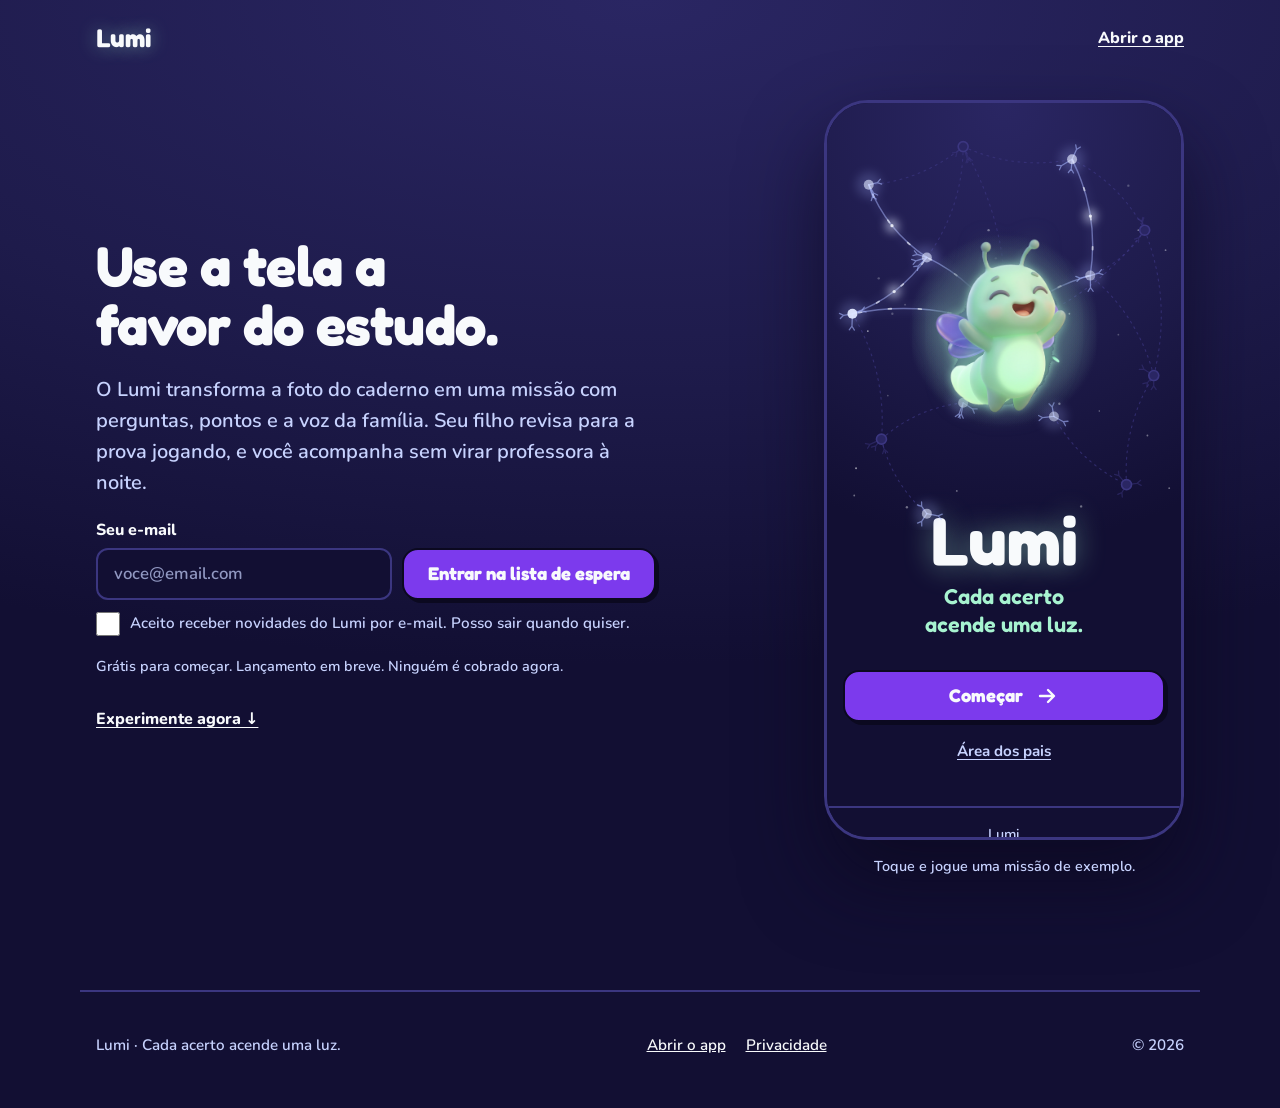
==== conheca/index.html @ 7b4941d7 "Cria a landing em /conheca com o hero, o formulário curto e o app no celular Co-Authored-By: Claude " ====
<!DOCTYPE html>
<html lang="pt-BR">
<head>
  <meta charset="UTF-8">
  <meta name="viewport" content="width=device-width, initial-scale=1">
  <title>Lumi · O caderno vira missão</title>
  <meta name="description" content="App que transforma a foto do caderno em missão com perguntas, pontos e a voz da família. Para crianças de 9 a 12 anos.">
  <link rel="preconnect" href="https://fonts.googleapis.com">
  <link rel="preconnect" href="https://fonts.gstatic.com" crossorigin>
  <link href="https://fonts.googleapis.com/css2?family=Fredoka:wght@500;600;700&family=Nunito:wght@600;700;800;900&display=swap" rel="stylesheet">
  <!-- Variáveis e botões do app (cores, tamanhos, estilo adesivo) -->
  <link rel="stylesheet" href="../css/estilo.css">
  <link rel="stylesheet" href="landing.css">
  <script src="landing.js" defer></script>
</head>
<body class="landing">
  <header class="barra-landing">
    <a class="barra-landing__marca" href="#topo">Lumi</a>
    <a class="barra-landing__link" href="/">Abrir o app</a>
  </header>

  <main id="topo">
    <!-- Hero: a promessa, o e-mail e o app funcionando -->
    <section class="hero" aria-labelledby="hero-titulo">
      <div class="hero__texto">
        <h1 class="hero__titulo" id="hero-titulo">Use a tela a favor do estudo.</h1>
        <p class="hero__sub">O Lumi transforma a foto do caderno em uma missão com perguntas, pontos e a voz da família. Seu filho revisa para a prova jogando, e você acompanha sem virar professora à noite.</p>

        <form class="form-curto" id="form-curto" novalidate>
          <label class="rotulo" for="curto-email">Seu e-mail</label>
          <div class="form-curto__linha">
            <input class="campo" type="email" id="curto-email" name="email" autocomplete="email" inputmode="email" placeholder="voce@email.com" required aria-describedby="curto-erro">
            <button type="submit" class="botao-principal" id="curto-enviar">Entrar na lista de espera</button>
          </div>
          <label class="aceite aceite--curto" for="curto-aceite">
            <input type="checkbox" id="curto-aceite" name="consentimento" required aria-describedby="curto-erro">
            <span>Aceito receber novidades do Lumi por e-mail. Posso sair quando quiser.</span>
          </label>
          <p class="campo-erro" id="curto-erro" aria-live="polite"></p>
          <p class="nota">Grátis para começar. Lançamento em breve. Ninguém é cobrado agora.</p>
        </form>

        <a class="link-seta" href="#experimente">Experimente agora ↓</a>
      </div>

      <div class="hero__app" id="experimente">
        <img class="hero__rede" src="../assets/rede-neuronios.svg" alt="" width="390" height="470">
        <div class="celular">
          <iframe class="celular__tela" src="/?vitrine=1" title="Experimente o app Lumi" allow="microphone; autoplay" loading="lazy"></iframe>
        </div>
        <p class="nota nota--centro">Toque e jogue uma missão de exemplo.</p>
      </div>
    </section>
  </main>

  <footer class="rodape-landing">
    <p>Lumi · Cada acerto acende uma luz.</p>
    <nav class="rodape-landing__links" aria-label="Links do rodapé">
      <a href="/">Abrir o app</a>
      <a href="#privacidade">Privacidade</a>
    </nav>
    <p class="rodape-landing__copia">© 2026</p>
  </footer>
</body>
</html>
---- css/estilo.css ----
/* Paleta Lumi */
:root {
  --fundo: #1E1B4B;
  --fundo-escuro: #120F33;
  --superficie: #2A2663;
  --borda: #3B3680;
  --texto: #F8FAFC;
  --texto-suave: #C7D2FE;
  --primaria: #7C3AED;
  --primaria-hover: #6D28D9;
  --sucesso: #34D399;
  --brilho: #A7F3D0;
  --doris: #FB923C;
  --creme: #FFF7ED;
  --atencao: #FACC15;
  --erro: #F87171;
  --info: #38BDF8;
  --gradiente-marca: linear-gradient(135deg, var(--primaria), var(--sucesso));
}

/* Tons derivados da paleta (só misturas das variáveis acima) */
:root {
  --violeta-suave: color-mix(in srgb, var(--fundo) 62%, var(--primaria));
  --vidro: color-mix(in srgb, var(--superficie) 55%, transparent);
  --vidro-forte: color-mix(in srgb, var(--superficie) 75%, transparent);
  --vidro-borda: color-mix(in srgb, var(--texto) 14%, transparent);
  --sombra-suave: 0 10px 30px color-mix(in srgb, var(--fundo-escuro) 55%, transparent);
  --luz-lumi: color-mix(in srgb, var(--brilho) 45%, transparent);
  --raio: 20px;
}

/* Visual "adesivo": contorno escuro, sombra dura, fontes e céu */
:root {
  --contorno: #0B0920;
  --sombra-dura: 3px 3px 0 var(--contorno);
  --sombra-dura-pressionada: 1px 1px 0 var(--contorno);
  --borda-adesivo: 2.5px solid var(--contorno);
  --traco-cartao: 2.5px;
  --pressionar: translate(2px, 2px);
  --texto-escuro: var(--fundo);            /* índigo sobre cores claras */
  --trilha-apagada: var(--borda);          /* pontinhos do caminho */
  --balao: var(--creme);                   /* balões de fala das mascotes */
  --fonte-titulo: "Fredoka", "Nunito", system-ui, sans-serif;
  --fonte-texto: "Nunito", system-ui, sans-serif;
  --raio-botao: 16px;
  --raio-cartao: 18px;
  --raio-balao-ponta: 4px;
  --altura-chip: 36px;
  --fonte-abertura: 4.25rem;               /* cerca de 68px */
  --flutuacao-abertura: 8px;
  --largura-coluna: 480px;
  --largura-abertura: 420px;
  --tamanho-mascote-guia: 112px;
  --tamanho-parada: 72px;
  --tamanho-ponto: 6px;
  --espaco-trilha: 28px;
  --altura-nav: 60px;
  --raio-segmento: 6px;
  --tamanho-mascote-resultado: 260px;
  --largura-cartao-numero: 120px;
  --largura-resposta-tabuada: 200px;
  --fundo-acerto: color-mix(in srgb, var(--sucesso) 22%, var(--fundo-escuro));
  --fundo-ceu: radial-gradient(120% 60% at 50% 0%, var(--superficie) 0%, var(--fundo) 55%, var(--fundo-escuro) 100%);
  --brilho-mascote: drop-shadow(0 0 12px color-mix(in srgb, var(--brilho) 25%, transparent));
  --halo-lumi: radial-gradient(circle, color-mix(in srgb, var(--brilho) 35%, transparent) 0%, transparent 65%);
}

/* Tamanhos: mudar aqui muda o app inteiro */
:root {
  /* Espaçamentos (margens, espaços internos e entre itens) */
  --espaco-0-5: 2px;
  --espaco-1: 4px;
  --espaco-1-5: 6px;
  --espaco-2: 8px;
  --espaco-2-5: 10px;
  --espaco-3: 12px;
  --espaco-3-5: 14px;
  --espaco-4: 16px;
  --espaco-4-5: 18px;
  --espaco-5: 20px;
  --espaco-5-5: 22px;
  --espaco-6: 24px;
  --espaco-7: 28px;
  --espaco-8: 32px;
  --espaco-10: 40px;
  --espaco-14: 56px;

  /* Tamanhos de fonte */
  --fonte-0-8: 0.8rem;
  --fonte-0-9: 0.9rem;
  --fonte-0-95: 0.95rem;
  --fonte-1: 1rem;
  --fonte-1-05: 1.05rem;
  --fonte-1-1: 1.1rem;
  --fonte-1-15: 1.15rem;
  --fonte-1-2: 1.2rem;
  --fonte-1-25: 1.25rem;
  --fonte-1-3: 1.3rem;
  --fonte-1-35: 1.35rem;
  --fonte-1-4: 1.4rem;
  --fonte-1-5: 1.5rem;
  --fonte-1-6: 1.6rem;
  --fonte-1-8: 1.8rem;
  --fonte-1-9: 1.9rem;
  --fonte-2: 2rem;
  --fonte-2-2: 2.2rem;
  --fonte-2-4: 2.4rem;
  --fonte-3: 3rem;
  --fonte-3-2: 3.2rem;
  --fonte-3-5: 3.5rem;
  --fonte-5-5: 5.5rem;

  /* Cantos arredondados */
  --raio-xs: 10px;
  --raio-sm: 12px;
  --raio-md: 14px;
  --raio-lg: 16px;
  --raio-xl: 18px;
  --raio-pilula: 999px;

  /* Espessura das linhas */
  --traco-fino: 1px;
  --traco-medio: 2px;
  --traco-grosso: 5px;

  /* Contorno de foco (teclado) */
  --foco-distancia-1: 1px;
  --foco-distancia-2: 2px;
  --foco-largura: 3px;
  --foco-distancia-3: 3px;

  /* Alturas mínimas (áreas de toque, botões e campos) */
  --altura-44: 44px;
  --altura-48: 48px;
  --altura-52: 52px;
  --altura-54: 54px;
  --altura-58: 58px;
  --altura-64: 64px;
  --altura-barra: 64px;
  --altura-72: 72px;
  --altura-80: 80px;

  /* Tamanhos de imagens, ícones e caixas */
  --tamanho-8: 8px;
  --tamanho-14: 14px;
  --tamanho-24: 24px;
  --tamanho-32: 32px;
  --tamanho-56: 56px;
  --tamanho-64: 64px;
  --tamanho-72: 72px;
  --tamanho-88: 88px;
  --tamanho-96: 96px;
  --tamanho-112: 112px;
  --tamanho-120: 120px;
  --tamanho-160: 160px;
  --tamanho-170: 170px;
  --tamanho-200: 200px;

  /* Durações das animações */
  --duracao-toque: 0.1s;
  --duracao-rapida: 0.15s;
  --duracao-media: 0.4s;
  --duracao-conquista: 1s;
  --duracao-flutuar: 4s;

  /* Outros */
  --desfoque-vidro: 14px;
  --flutuacao-altura: 10px;
  --subida-hover: 2px;
  --largura-conteudo: 560px;
  --sublinhado-distancia: 3px;

  /* Sombras e brilhos */
  --sombra-lumi: 0 0 40px var(--luz-lumi);
  --sombra-lumi-media: 0 0 28px var(--luz-lumi);
  --sombra-botao: 0 8px 24px color-mix(in srgb, var(--primaria) 40%, transparent);
  --brilho-progresso: 0 0 12px color-mix(in srgb, var(--sucesso) 60%, transparent);
  --brilho-nivel: 0 0 10px color-mix(in srgb, var(--sucesso) 70%, transparent);
  --sombra-hover-modo: 0 14px 34px color-mix(in srgb, var(--fundo-escuro) 70%, transparent),
    0 0 0 1px color-mix(in srgb, var(--cor-modo) 45%, transparent);
  --brilho-texto-lumi: 0 0 28px var(--luz-lumi);
  --brilho-texto-lumi-pequeno: 0 0 18px var(--luz-lumi);
}

/* Base */
*,
*::before,
*::after {
  box-sizing: border-box;
}

html {
  background: var(--fundo-escuro);
}

body {
  margin: 0;
  min-height: 100vh;
  min-height: 100dvh;
  display: flex;
  flex-direction: column;
  background: var(--fundo-ceu);
  background-attachment: fixed;
  color: var(--texto);
  font-family: var(--fonte-texto);
  font-weight: 600;
  line-height: 1.5;
  -webkit-text-size-adjust: 100%;
}

/* Títulos e botões em Fredoka */
h1,
h2,
h3,
legend,
summary,
button,
.botao-foto,
.botao-arquivo,
.pontos,
.cronometro,
.tabuada-conta,
.tabuada-tempo,
.nivel__numero {
  font-family: var(--fonte-titulo);
}

h1,
h2,
h3 {
  font-weight: 600;
}

/* Foco do teclado: contorno menta claro */
:focus-visible {
  outline: var(--foco-largura) solid var(--brilho);
  outline-offset: var(--foco-distancia-2);
}

img {
  display: block;
  max-width: 100%;
}

h1,
h2,
p,
figure {
  margin: 0;
}

[hidden] {
  display: none !important;
}

.visualmente-oculto {
  position: absolute;
  width: 1px;
  height: 1px;
  padding: 0;
  margin: -1px;
  overflow: hidden;
  clip: rect(0 0 0 0);
  white-space: nowrap;
  border: 0;
}

/* Cartões (a classe continua "vidro" porque o HTML e o JS usam esse nome) */
.vidro {
  background: var(--superficie);
  border: var(--traco-cartao) solid var(--borda);
  border-radius: var(--raio-cartao);
}

/* Balão de fala das mascotes */
.balao {
  position: relative;
  padding: var(--espaco-3) var(--espaco-4);
  background: var(--balao);
  color: var(--texto-escuro);
  border: var(--borda-adesivo);
  border-radius: var(--raio-botao) var(--raio-botao) var(--raio-botao) var(--raio-balao-ponta);
  box-shadow: var(--sombra-dura);
  font-family: var(--fonte-titulo);
  font-weight: 500;
  line-height: 1.35;
}

/* Mascotes soltas: sem moldura, círculo ou quadrado */
.mascote {
  display: block;
  height: auto;
  object-fit: contain;
  border: 0;
  border-radius: 0;
  background: none;
  box-shadow: none;
}

.mascote--lumi {
  filter: var(--brilho-mascote);
}

/* Brilho suave atrás da Lumi */
.halo-lumi {
  position: relative;
  display: grid;
  place-items: center;
}

.halo-lumi::before {
  content: "";
  position: absolute;
  inset: -15%;
  background: var(--halo-lumi);
  pointer-events: none;
}

.halo-lumi > * {
  position: relative;
}

/* Telas */
.app {
  flex: 1;
  width: 100%;
  max-width: var(--largura-coluna);
  margin: 0 auto;
  display: flex;
  flex-direction: column;
}

.tela {
  flex: 1;
  display: flex;
  flex-direction: column;
}

/* Abertura: rede de neurônios, Lumi no centro, título e "Começar" */
.abertura {
  align-items: center;
  overflow: hidden;
}

.abertura__ceu {
  position: relative;
  width: 100%;
  max-width: var(--largura-abertura);
  aspect-ratio: 390 / 470; /* mesma proporção do SVG: o centro da rede fica no lugar certo */
}

.abertura__rede {
  position: absolute;
  inset: 0;
  width: 100%;
  height: 100%;
}

/* A Lumi fica no ponto onde as linhas se encontram (195, 250 no SVG) */
.abertura__lumi {
  position: absolute;
  left: 50%;
  top: calc(250 / 470 * 100%);
  width: 40%;
  transform: translate(-50%, -50%);
}

/* Disco do céu atrás da Lumi: nenhuma linha aparece por baixo dela */
.abertura__lumi::after {
  content: "";
  position: absolute;
  inset: -6%;
  background: var(--halo-lumi), radial-gradient(closest-side, var(--fundo) 45%, transparent 100%);
  pointer-events: none;
}

.abertura__lumi img {
  --flutuacao-altura: var(--flutuacao-abertura);
  z-index: 1;
  width: 100%;
}

.abertura__texto {
  width: 100%;
  max-width: var(--largura-coluna);
  margin-top: calc(-1 * var(--espaco-6));
  padding: 0 var(--espaco-4) var(--espaco-8);
  display: flex;
  flex-direction: column;
  align-items: center;
  gap: var(--espaco-2);
  text-align: center;
}

.abertura__titulo {
  font-size: var(--fonte-abertura);
  font-weight: 700;
  line-height: 1;
  text-shadow: var(--brilho-texto-lumi);
}

.abertura__frase {
  max-width: 18ch;
  color: var(--brilho);
  font-family: var(--fonte-titulo);
  font-size: var(--fonte-1-35);
  font-weight: 600;
  line-height: 1.3;
  text-wrap: balance;
}

.abertura__comecar {
  align-self: stretch;
  margin-top: var(--espaco-6);
  font-size: var(--fonte-1-25);
}

/* Cabeçalho da tela inicial */
.cabecalho {
  padding: var(--espaco-10) var(--espaco-4) var(--espaco-2);
  display: flex;
  flex-direction: column;
  align-items: center;
  gap: var(--espaco-2);
  text-align: center;
}

.cabecalho__luz,
.resultado__luz {
  position: relative;
  display: grid;
  place-items: center;
  padding: var(--espaco-7);
}

.cabecalho__luz::before,
.resultado__luz::before {
  content: "";
  position: absolute;
  inset: -20%;
  background: radial-gradient(circle, var(--luz-lumi) 0%, transparent 65%);
  pointer-events: none;
}

.cabecalho__lumi {
  position: relative;
  width: var(--tamanho-160);
  height: var(--tamanho-160);
  object-fit: cover;
  border-radius: 50%;
  border: var(--traco-medio) solid var(--vidro-borda);
  box-shadow: var(--sombra-lumi);
}

.cabecalho__nome {
  color: var(--texto);
  font-size: clamp(var(--fonte-3-5), 18vw, var(--fonte-5-5));
  font-weight: 700;
  line-height: 0.95;
  letter-spacing: 0.01em;
  text-shadow: var(--brilho-texto-lumi);
}

.cabecalho__frase {
  color: var(--texto-suave);
  font-size: clamp(var(--fonte-1-1), 4.8vw, var(--fonte-1-35));
  font-weight: 700;
  line-height: 1.3;
  max-width: 24ch;
  text-wrap: balance;
}

/* Flutuação da Lumi */
@keyframes flutuar {
  0%,
  100% {
    transform: translateY(0);
  }
  50% {
    transform: translateY(calc(-1 * var(--flutuacao-altura)));
  }
}

.flutuar {
  animation: flutuar var(--duracao-flutuar) ease-in-out infinite;
}

/* Conteúdo da tela inicial */
.inicio {
  flex: 1;
  width: 100%;
  max-width: var(--largura-conteudo);
  margin: 0 auto;
  padding: var(--espaco-4) var(--espaco-4) var(--espaco-8);
  display: flex;
  flex-direction: column;
  align-items: stretch;
  gap: var(--espaco-5);
}

/* Botão principal */
.botao-principal {
  appearance: none;
  display: flex;
  align-items: center;
  justify-content: center;
  gap: var(--espaco-3);
  border: var(--borda-adesivo);
  border-radius: var(--raio-botao);
  background: var(--primaria);
  color: var(--texto);
  font-family: var(--fonte-titulo);
  font-size: var(--fonte-1-15);
  font-weight: 700;
  line-height: 1.25;
  padding: var(--espaco-3) var(--espaco-6);
  min-height: var(--altura-52);
  cursor: pointer;
  box-shadow: var(--sombra-dura);
  transition: background-color var(--duracao-rapida) ease, transform var(--duracao-toque) ease, box-shadow var(--duracao-toque) ease;
}

.botao-principal--grande {
  font-size: var(--fonte-1-25);
  padding: var(--espaco-4) var(--espaco-6);
  min-height: var(--altura-64);
}

.botao-principal:hover {
  background: var(--primaria-hover);
}

.botao-principal:active,
.botao-secundario:active {
  transform: var(--pressionar);
  box-shadow: var(--sombra-dura-pressionada);
}

.botao-principal:focus-visible {
  outline-offset: var(--foco-distancia-3);
}

.botao-principal:disabled,
.botao-secundario:disabled {
  opacity: 0.5;
  cursor: not-allowed;
  box-shadow: none;
}

.botao-principal:disabled:hover {
  background: var(--primaria);
}

.botao-principal:disabled:active,
.botao-secundario:disabled:active {
  transform: none;
}

/* Variações coloridas: texto sempre índigo */
.botao--laranja,
.botao--sol,
.botao--menta,
.botao--info {
  color: var(--texto-escuro);
}

.botao--laranja { --cor-botao: var(--doris); }
.botao--sol { --cor-botao: var(--atencao); }
.botao--menta { --cor-botao: var(--sucesso); }
.botao--info { --cor-botao: var(--info); }

.botao--laranja,
.botao--sol,
.botao--menta,
.botao--info,
.botao--laranja:disabled:hover,
.botao--sol:disabled:hover,
.botao--menta:disabled:hover,
.botao--info:disabled:hover {
  background: var(--cor-botao);
}

.botao--laranja:hover,
.botao--sol:hover,
.botao--menta:hover,
.botao--info:hover {
  background: color-mix(in srgb, var(--cor-botao) 88%, var(--contorno));
}

.icone {
  flex-shrink: 0;
}

/* Botão secundário */
.botao-secundario {
  appearance: none;
  background: var(--superficie);
  border: var(--borda-adesivo);
  border-radius: var(--raio-botao);
  box-shadow: var(--sombra-dura);
  color: var(--texto);
  font-family: var(--fonte-titulo);
  font-size: var(--fonte-1-05);
  font-weight: 600;
  line-height: 1.25;
  padding: var(--espaco-2-5) var(--espaco-6);
  min-height: var(--altura-48);
  cursor: pointer;
  transition: background-color var(--duracao-rapida) ease, transform var(--duracao-toque) ease, box-shadow var(--duracao-toque) ease;
}

.botao-secundario:hover {
  background: var(--borda);
}

.botao-secundario:focus-visible {
  outline-offset: var(--foco-distancia-3);
}

/* Topo do Início: nível, barra e pontos */
.inicio-topo {
  display: flex;
  align-items: center;
  gap: var(--espaco-2);
}

.pilula {
  display: inline-flex;
  align-items: center;
  gap: var(--espaco-1);
  flex-shrink: 0;
  min-height: var(--altura-chip);
  padding: 0 var(--espaco-3);
  border: var(--traco-medio) solid var(--contorno);
  border-radius: var(--raio-xs);
  font-family: var(--fonte-titulo);
  font-weight: 600;
  white-space: nowrap;
}

.pilula--nivel {
  background: var(--primaria);
  color: var(--texto);
}

.pilula--pontos {
  background: var(--sucesso);
  color: var(--texto-escuro);
  box-shadow: var(--sombra-dura);
}

.barra-nivel {
  flex: 1;
  min-width: 0;
  height: var(--tamanho-14);
  padding: var(--espaco-0-5);
  border-radius: var(--raio-pilula);
  background: var(--fundo-escuro);
  border: var(--traco-medio) solid var(--contorno);
  overflow: hidden;
}

.barra-nivel__preenchido {
  width: 0;
  height: 100%;
  border-radius: var(--raio-pilula);
  background: var(--sucesso);
  transition: width var(--duracao-media) ease;
}

.inicio-topo__conta {
  flex-shrink: 0;
  color: var(--texto-suave);
  font-size: var(--fonte-0-9);
  font-weight: 800;
  font-variant-numeric: tabular-nums;
}

/* Mascote solta com balão de fala (Início e outras telas) */
.guia {
  display: flex;
  align-items: center;
  gap: var(--espaco-2);
}

.guia__mascote {
  width: var(--tamanho-mascote-guia);
  flex-shrink: 0;
}

.guia__balao {
  flex: 1;
  font-size: var(--fonte-1-05);
}

/* Trilha: missões salvas como paradas em zigue-zague */
.missoes {
  display: flex;
  flex-direction: column;
}

.missoes__lista {
  list-style: none;
  margin: 0;
  padding: 0 0 0 var(--espaco-2);
  display: flex;
  flex-direction: column;
  gap: var(--espaco-trilha);
}

.missao {
  --desvio: 0%;
  position: relative;
  display: flex;
  align-items: center;
  gap: var(--espaco-3);
  margin-left: var(--desvio);
}

/* Zigue-zague: esquerda, direita, meio */
.missao:nth-child(3n + 2) { --desvio: 32%; }
.missao:nth-child(3n) { --desvio: 12%; }

/* Pontinhos ligando uma parada à anterior */
.missao:not(:first-child)::before {
  content: "";
  position: absolute;
  bottom: 100%;
  left: calc(var(--tamanho-parada) / 2 - var(--tamanho-ponto) / 2);
  width: var(--tamanho-ponto);
  height: var(--espaco-trilha);
  background: radial-gradient(circle, var(--trilha-apagada) 45%, transparent 50%) center top / var(--tamanho-ponto) calc(var(--tamanho-ponto) * 2) repeat-y;
}

.missao__parada {
  appearance: none;
  display: grid;
  place-items: center;
  width: var(--tamanho-parada);
  height: var(--tamanho-parada);
  flex-shrink: 0;
  padding: 0;
  border: var(--borda-adesivo);
  border-radius: 50%;
  box-shadow: var(--sombra-dura);
  color: var(--texto-escuro);
  cursor: pointer;
  transition: transform var(--duracao-toque) ease, box-shadow var(--duracao-toque) ease;
}

.missao__parada svg {
  width: var(--tamanho-32);
  height: var(--tamanho-32);
}

.missao__parada:active {
  transform: var(--pressionar);
  box-shadow: var(--sombra-dura-pressionada);
}

.missao__parada:focus-visible {
  outline-offset: var(--foco-distancia-3);
}

/* Nova: sol com halo */
.missao--nova .missao__parada {
  background: var(--atencao);
  box-shadow: var(--sombra-dura), 0 0 0 var(--espaco-1-5) color-mix(in srgb, var(--atencao) 30%, transparent);
}

/* Feita: menta com ✓ */
.missao--feita .missao__parada {
  background: var(--sucesso);
}

/* Sem missões: parada apagada */
.missao--vazia .missao__parada {
  background: var(--superficie);
  border-color: var(--borda);
  color: var(--texto-suave);
  box-shadow: none;
  cursor: default;
}

.missao__textos {
  min-width: 0;
}

.missao__nome {
  font-family: var(--fonte-titulo);
  font-size: var(--fonte-1-1);
  font-weight: 600;
  line-height: 1.25;
}

.missao--vazia .missao__nome {
  color: var(--texto-suave);
  font-size: var(--fonte-1);
}

.missao__detalhe {
  color: var(--texto-suave);
  font-size: var(--fonte-0-9);
}

/* Chip da próxima prova */
.chip-prova {
  appearance: none;
  display: flex;
  align-items: center;
  gap: var(--espaco-2);
  width: 100%;
  min-height: var(--altura-48);
  padding: var(--espaco-2) var(--espaco-4);
  border: var(--borda-adesivo);
  border-radius: var(--raio-sm);
  background: var(--atencao);
  box-shadow: var(--sombra-dura);
  color: var(--texto-escuro);
  font-family: var(--fonte-titulo);
  font-size: var(--fonte-1);
  font-weight: 600;
  text-align: left;
  cursor: pointer;
}

.chip-prova:active {
  transform: var(--pressionar);
  box-shadow: var(--sombra-dura-pressionada);
}

.chip-prova svg {
  flex-shrink: 0;
}

.botao-apagar,
.botao-link {
  appearance: none;
  align-self: center;
  background: transparent;
  border: 0;
  border-radius: var(--raio-xs);
  color: var(--texto-suave);
  font: inherit;
  font-size: var(--fonte-0-95);
  font-weight: 700;
  text-decoration: underline;
  text-underline-offset: var(--sublinhado-distancia);
  padding: var(--espaco-2-5) var(--espaco-3);
  min-height: var(--altura-44);
  cursor: pointer;
}

.botao-apagar:hover,
.botao-link:hover {
  color: var(--texto);
}

.botao-apagar:focus-visible,
.botao-link:focus-visible {
  outline: var(--foco-largura) solid var(--brilho);
  outline-offset: var(--foco-distancia-2);
}

/* Apagar dados da família: link vermelho, no fim da Área dos pais */
.botao-apagar--perigo,
.botao-apagar--perigo:hover {
  color: var(--erro);
}

/* Barra de navegação de baixo */
.nav-principal {
  position: fixed;
  bottom: 0;
  left: 50%;
  z-index: 3;
  width: 100%;
  max-width: var(--largura-coluna);
  transform: translateX(-50%);
  display: grid;
  grid-auto-flow: column;
  grid-auto-columns: 1fr;
  min-height: var(--altura-nav);
  padding-bottom: env(safe-area-inset-bottom);
  background: var(--fundo-escuro);
  border-top: var(--traco-medio) solid var(--borda);
}

.nav-principal__item {
  appearance: none;
  display: flex;
  flex-direction: column;
  align-items: center;
  justify-content: center;
  gap: var(--espaco-0-5);
  min-height: var(--altura-nav);
  padding: var(--espaco-1);
  border: 0;
  background: transparent;
  color: var(--texto-suave);
  font-family: var(--fonte-titulo);
  font-size: var(--fonte-0-8);
  font-weight: 600;
  cursor: pointer;
}

.nav-principal__item:hover,
.nav-principal__item[aria-current="page"] {
  color: var(--brilho);
}

.nav-principal__item:focus-visible {
  outline-offset: calc(-1 * var(--foco-largura));
}

/* Espaço no fim da página para a barra não cobrir nada */
body.com-nav {
  padding-bottom: calc(var(--altura-nav) + env(safe-area-inset-bottom));
}

/* Na Tabuada, a barra só aparece no menu (some no jogo, na escolha do número e no fim) */
body:has(#tela-tabuada:not([hidden]) #tabuada-menu[hidden]) .nav-principal {
  display: none;
}

body:has(#tela-tabuada:not([hidden]) #tabuada-menu[hidden]) {
  padding-bottom: 0;
}

/* Barra do topo (telas internas) */
.barra-topo {
  position: sticky;
  top: 0;
  z-index: 2;
  background: color-mix(in srgb, var(--fundo-escuro) 85%, transparent);
  border-bottom: var(--traco-medio) solid var(--borda);
  -webkit-backdrop-filter: blur(var(--desfoque-vidro));
  backdrop-filter: blur(var(--desfoque-vidro));
  padding: var(--espaco-2-5) var(--espaco-4);
  min-height: var(--altura-64);
  display: flex;
  align-items: center;
  justify-content: space-between;
  gap: var(--espaco-3);
}

.barra-topo__titulo {
  flex: 1;
  min-width: 0;
  font-size: var(--fonte-1-4);
  font-weight: 600;
}

/* Botão voltar: quadradinho com ícone (o texto fica para o leitor de tela) */
.botao-voltar {
  appearance: none;
  display: grid;
  place-items: center;
  flex-shrink: 0;
  width: var(--altura-44);
  height: var(--altura-44);
  padding: 0;
  border: var(--borda-adesivo);
  border-radius: var(--raio-sm);
  background: var(--superficie);
  box-shadow: var(--sombra-dura);
  color: var(--texto);
  cursor: pointer;
}

.botao-voltar:hover {
  background: var(--borda);
}

.botao-voltar:active {
  transform: var(--pressionar);
  box-shadow: var(--sombra-dura-pressionada);
}

.botao-voltar:focus-visible {
  outline: var(--foco-largura) solid var(--brilho);
  outline-offset: var(--foco-distancia-2);
}

@media (prefers-reduced-motion: reduce) {
  .botao-voltar:active {
    transform: none;
  }
}

/* Barra de progresso da missão: um segmento por pergunta, no topo do quiz */
.progresso {
  flex: 1;
  min-width: 0;
  display: flex;
  gap: var(--espaco-1-5);
}

/* O preenchimento antigo continua no HTML (o JS usa o id), mas quem aparece são os segmentos */
.progresso__preenchido {
  display: none;
}

.progresso__segmento {
  flex: 1;
  height: var(--tamanho-14);
  border: var(--traco-medio) solid var(--contorno);
  border-radius: var(--raio-segmento);
  background: var(--fundo-escuro);
  transition: background-color var(--duracao-media) ease;
}

.progresso__segmento--feito {
  background: var(--sucesso);
}

/* Conteúdo das telas internas */
.conteudo {
  flex: 1;
  width: 100%;
  max-width: var(--largura-conteudo);
  margin: 0 auto;
  padding: var(--espaco-6) var(--espaco-4) var(--espaco-10);
  display: flex;
  flex-direction: column;
  gap: var(--espaco-5);
}

/* FotoQuest */
.botao-foto {
  display: flex;
  align-items: center;
  justify-content: center;
  min-height: var(--altura-52);
  padding: var(--espaco-3) var(--espaco-5);
  border: var(--borda-adesivo);
  border-radius: var(--raio-botao);
  background: var(--doris);
  color: var(--texto-escuro);
  font-size: var(--fonte-1-1);
  font-weight: 700;
  text-align: center;
  cursor: pointer;
  box-shadow: var(--sombra-dura);
}

.botao-foto:active {
  transform: var(--pressionar);
  box-shadow: var(--sombra-dura-pressionada);
}

.visualmente-oculto:focus-visible + .botao-foto {
  outline: var(--foco-largura) solid var(--brilho);
  outline-offset: var(--foco-distancia-3);
}

.botoes-foto {
  display: grid;
  grid-template-columns: 1fr 1fr;
  gap: var(--espaco-2-5);
}

.botao-foto--galeria {
  background: var(--superficie);
  color: var(--texto);
}

.visualmente-oculto:focus-visible + .botao-foto--galeria {
  outline: var(--foco-largura) solid var(--brilho);
  outline-offset: var(--foco-distancia-3);
}

@media (max-width: 340px) {
  .botoes-foto {
    grid-template-columns: 1fr;
  }
}

.botao-foto--cheio {
  opacity: 0.5;
  pointer-events: none;
}

/* Campos do formulário de fotos */
.campo {
  margin: 0;
  padding: var(--espaco-4);
  display: flex;
  flex-direction: column;
  gap: var(--espaco-3);
  min-width: 0;
}

.campo__titulo {
  float: left;
  width: 100%;
  padding: 0;
  font-size: var(--fonte-1-1);
  font-weight: 800;
}

.campo__titulo + * {
  clear: both;
}

.campo__ajuda {
  color: var(--texto-suave);
  font-size: var(--fonte-0-95);
}

.chips {
  display: flex;
  flex-wrap: wrap;
  gap: var(--espaco-2);
}

.chip {
  position: relative;
  display: inline-flex;
  padding: var(--espaco-1) 0; /* área de toque de 44px com o chip de 36px */
  cursor: pointer;
}

.chip input {
  position: absolute;
  opacity: 0;
  width: 1px;
  height: 1px;
}

.chip span {
  display: inline-flex;
  align-items: center;
  min-height: var(--altura-chip);
  padding: 0 var(--espaco-3-5);
  border: var(--traco-medio) solid var(--contorno);
  border-radius: var(--raio-xs);
  background: var(--superficie);
  color: var(--texto);
  font-family: var(--fonte-titulo);
  font-weight: 600;
}

.chip input:checked + span {
  background: var(--sucesso);
  color: var(--texto-escuro);
  box-shadow: var(--sombra-dura);
}

.chip input:focus-visible + span {
  outline: var(--foco-largura) solid var(--brilho);
  outline-offset: var(--foco-distancia-2);
}

.campo-outra {
  display: flex;
  flex-direction: column;
  gap: var(--espaco-1-5);
  color: var(--texto-suave);
  font-weight: 700;
}

.campo-outra input {
  min-height: var(--altura-48);
  padding: var(--espaco-2-5) var(--espaco-3-5);
  border: var(--traco-medio) solid var(--borda);
  border-radius: var(--raio-sm);
  background: var(--fundo-escuro);
  color: var(--texto);
  font: inherit;
  font-size: var(--fonte-1);
}

.campo-outra input:focus-visible {
  outline: var(--foco-largura) solid var(--brilho);
  outline-offset: var(--foco-distancia-2);
}

.contador {
  color: var(--texto-suave);
  font-weight: 700;
}

.contador:empty {
  display: none;
}

.miniaturas {
  list-style: none;
  margin: 0;
  padding: 0;
  display: grid;
  grid-template-columns: repeat(auto-fill, minmax(var(--tamanho-88), 1fr));
  gap: var(--espaco-2-5);
}

.miniaturas:empty {
  display: none;
}

.miniatura {
  position: relative;
  aspect-ratio: 3 / 4;
  border: var(--borda-adesivo);
  border-radius: var(--raio-sm);
  overflow: hidden;
  background: var(--creme);
  box-shadow: var(--sombra-dura);
  transform: rotate(var(--giro-miniatura));
}

/* Leve rotação, alternando o lado, como fotos soltas na mesa */
.miniatura:nth-child(odd) { --giro-miniatura: -3deg; }
.miniatura:nth-child(even) { --giro-miniatura: 2deg; }

.miniatura img {
  width: 100%;
  height: 100%;
  object-fit: cover;
}

.miniatura__remover {
  position: absolute;
  top: var(--espaco-1);
  right: var(--espaco-1);
  width: var(--tamanho-32);
  height: var(--tamanho-32);
  border: var(--traco-medio) solid var(--contorno);
  border-radius: 50%;
  background: var(--fundo-escuro);
  color: var(--texto);
  font: inherit;
  font-size: var(--fonte-1-2);
  line-height: 1;
  cursor: pointer;
}

.miniatura__remover:focus-visible {
  outline: var(--foco-largura) solid var(--brilho);
  outline-offset: var(--foco-distancia-1);
}

.aviso-privacidade {
  display: flex;
  flex-wrap: wrap;
  align-items: baseline;
  column-gap: var(--espaco-2);
  color: var(--texto-suave);
  font-size: var(--fonte-0-95);
}

/* "Saiba mais" abre o texto completo de privacidade */
.saiba-mais[open] {
  flex-basis: 100%;
}

.saiba-mais__titulo {
  display: inline-flex;
  align-items: center;
  min-height: var(--altura-44);
  color: var(--info);
  font-family: var(--fonte-texto);
  font-weight: 800;
  text-decoration: underline;
  text-underline-offset: var(--sublinhado-distancia);
  cursor: pointer;
  list-style: none;
}

.saiba-mais__titulo::-webkit-details-marker {
  display: none;
}

.saiba-mais[open] .saiba-mais__titulo {
  color: var(--texto);
}

.saiba-mais__texto {
  display: flex;
  flex-direction: column;
  gap: var(--espaco-2);
  padding: var(--espaco-3) var(--espaco-4);
  background: var(--superficie);
  border: var(--traco-cartao) solid var(--borda);
  border-radius: var(--raio-cartao);
}

.declaracao {
  display: flex;
  align-items: flex-start;
  gap: var(--espaco-3);
  font-weight: 700;
  cursor: pointer;
}

.declaracao input {
  flex-shrink: 0;
  width: var(--tamanho-24);
  height: var(--tamanho-24);
  margin: var(--espaco-0-5) 0 0;
  accent-color: var(--sucesso);
  cursor: pointer;
}

.mensagem {
  color: var(--texto-suave);
  text-align: center;
  min-height: 1.5em;
}

/* Aviso de disciplina */
.conteudo--centro {
  justify-content: center;
  align-items: center;
  text-align: center;
}

.conteudo--centro .botao-principal,
.conteudo--centro .botao-secundario {
  width: 100%;
}

/* Dóris solta na tela "Hmm, será a matéria certa?" */
.mascote--aviso {
  width: var(--tamanho-160);
}

.titulo-aviso {
  font-size: clamp(var(--fonte-1-5), 6vw, var(--fonte-1-9));
  font-weight: 600;
  line-height: 1.2;
}

.texto-aviso {
  color: var(--texto-suave);
  font-size: var(--fonte-1-1);
}

/* Quiz */
.pontos {
  background: var(--sucesso);
  color: var(--texto-escuro);
  border: var(--traco-medio) solid var(--contorno);
  border-radius: var(--raio-pilula);
  padding: var(--espaco-1) var(--espaco-3-5);
  font-weight: 700;
  white-space: nowrap;
}

.pontos--grande {
  font-size: var(--fonte-1-5);
  padding: var(--espaco-2-5) var(--espaco-6);
}

.aviso-demo {
  border-style: dashed;
  padding: var(--espaco-3) var(--espaco-4);
  color: var(--texto-suave);
  font-size: var(--fonte-0-95);
}

.aviso-demo strong {
  display: block;
  color: var(--texto);
  font-size: var(--fonte-1);
}

.quiz-linha {
  display: flex;
  align-items: center;
  justify-content: space-between;
  gap: var(--espaco-2);
  min-height: var(--altura-chip);
}

.quiz-progresso {
  color: var(--texto-suave);
  font-size: var(--fonte-0-8);
  font-weight: 800;
  letter-spacing: 0.06em;
  text-transform: uppercase;
}

/* Selo "N seguidas" */
.selo-seguidas {
  flex-shrink: 0;
  padding: var(--espaco-1) var(--espaco-3);
  border: var(--traco-medio) solid var(--contorno);
  border-radius: var(--raio-xs);
  background: var(--doris);
  box-shadow: var(--sombra-dura);
  color: var(--texto-escuro);
  font-family: var(--fonte-titulo);
  font-size: var(--fonte-0-9);
  font-weight: 600;
  white-space: nowrap;
}

/* Pergunta com o alto-falante ao lado */
.quiz-pergunta {
  display: flex;
  align-items: flex-start;
  gap: var(--espaco-3);
}

.quiz-enunciado {
  flex: 1;
  min-width: 0;
  font-size: var(--fonte-1-25);
  font-weight: 600;
  line-height: 1.3;
}

.quiz-enunciado:focus {
  outline: none;
}

/* Leia comigo: quadradinho azul com alto-falante */
.botao-leia {
  appearance: none;
  display: grid;
  place-items: center;
  flex-shrink: 0;
  width: var(--altura-44);
  height: var(--altura-44);
  padding: 0;
  background: var(--info);
  border: var(--borda-adesivo);
  border-radius: var(--raio-sm);
  box-shadow: var(--sombra-dura);
  color: var(--texto-escuro);
  cursor: pointer;
}

.botao-leia:hover {
  background: color-mix(in srgb, var(--info) 88%, var(--contorno));
}

.botao-leia:active {
  transform: var(--pressionar);
  box-shadow: var(--sombra-dura-pressionada);
}

.botao-leia:focus-visible {
  outline: var(--foco-largura) solid var(--brilho);
  outline-offset: var(--foco-distancia-2);
}

.botao-leia[aria-pressed="true"] {
  background: var(--brilho);
}

.aviso-voz {
  color: var(--texto-suave);
  font-size: var(--fonte-0-9);
}

.quiz-opcoes {
  display: flex;
  flex-direction: column;
  gap: var(--espaco-3);
}

.opcao {
  appearance: none;
  display: flex;
  align-items: center;
  gap: var(--espaco-3);
  width: 100%;
  min-height: var(--altura-52);
  padding: var(--espaco-3) var(--espaco-4);
  background: var(--superficie);
  border: var(--borda-adesivo);
  border-radius: var(--raio-botao);
  box-shadow: var(--sombra-dura);
  color: var(--texto);
  font: inherit;
  font-size: var(--fonte-1-05);
  font-weight: 700;
  text-align: left;
  cursor: pointer;
  transition: border-color var(--duracao-rapida) ease, background-color var(--duracao-rapida) ease, transform var(--duracao-toque) ease;
}

.opcao:hover:not(:disabled) {
  background: var(--borda);
}

.opcao:active:not(:disabled) {
  transform: var(--pressionar);
  box-shadow: var(--sombra-dura-pressionada);
}

.opcao:focus-visible {
  outline: var(--foco-largura) solid var(--brilho);
  outline-offset: var(--foco-distancia-2);
}

.opcao:disabled {
  cursor: default;
}

.opcao__letra {
  display: grid;
  place-items: center;
  width: var(--tamanho-32);
  height: var(--tamanho-32);
  flex-shrink: 0;
  border-radius: 50%;
  border: var(--traco-medio) solid currentColor;
  font-size: var(--fonte-0-9);
}

.opcao--certa,
.opcao--certa:hover:not(:disabled) {
  background: var(--brilho);
  color: var(--texto-escuro);
}

.opcao--errada {
  border-color: var(--erro);
}

.feedback {
  border: var(--borda-adesivo);
  border-radius: var(--raio-cartao);
  padding: var(--espaco-3-5) var(--espaco-4);
  font-weight: 700;
}

.feedback strong {
  display: block;
  font-family: var(--fonte-titulo);
  font-size: var(--fonte-1-25);
  font-weight: 600;
}

/* Acerto: verde-escuro com texto menta claro */
.feedback--sucesso {
  background: var(--fundo-acerto);
  color: var(--brilho);
}

/* Erro: sol com texto índigo, sempre com incentivo */
.feedback--erro {
  background: var(--atencao);
  color: var(--texto-escuro);
}

.feedback--neutro {
  background: var(--superficie);
  color: var(--texto);
}

/* Lumi pequena comemorando no acerto */
.feedback:has(.feedback__lumi) {
  display: grid;
  grid-template-columns: auto 1fr;
  align-items: center;
  column-gap: var(--espaco-3);
}

.feedback__lumi {
  grid-row: span 3;
  width: var(--tamanho-56);
}

/* Painel de resposta preso embaixo da tela do quiz */
.painel-resposta {
  position: sticky;
  bottom: 0;
  z-index: 2;
  margin-top: auto;
  display: flex;
  flex-direction: column;
  gap: var(--espaco-3);
  padding: var(--espaco-4) max(var(--espaco-4), (100% - var(--largura-conteudo)) / 2 + var(--espaco-4)) calc(var(--espaco-4) + env(safe-area-inset-bottom));
  background: var(--fundo-escuro);
  border-top: var(--traco-cartao) solid var(--borda);
}

.painel-resposta:not(:has(> :not([hidden]))) {
  display: none;
}

.painel-resposta:has(.feedback--sucesso) {
  background: var(--fundo-acerto);
  border-top-color: var(--sucesso);
}

.painel-resposta:has(.feedback--erro) {
  background: var(--atencao);
  border-top-color: var(--contorno);
}

/* Dentro do painel, a cor vem do painel inteiro */
.painel-resposta .feedback {
  padding: 0;
  border: 0;
  border-radius: 0;
  background: none;
}

.aviso-leitura {
  padding: var(--espaco-3) var(--espaco-4);
  color: var(--texto-suave);
  font-size: var(--fonte-0-95);
}

/* Relacionar */
.relacionar {
  display: flex;
  flex-direction: column;
  gap: var(--espaco-3);
}

.relacionar__linha {
  display: flex;
  flex-direction: column;
  gap: var(--espaco-2);
  padding: var(--espaco-3) var(--espaco-3-5);
  background: var(--superficie);
  border: var(--traco-cartao) solid var(--borda);
  border-radius: var(--raio-botao);
}

.relacionar__item {
  font-family: var(--fonte-titulo);
  font-weight: 600;
}

.relacionar__campo {
  min-height: var(--altura-48);
  padding: var(--espaco-2) var(--espaco-3);
  border: var(--traco-medio) solid var(--borda);
  border-radius: var(--raio-sm);
  background: var(--fundo-escuro);
  color: var(--texto);
  font: inherit;
  font-size: var(--fonte-1);
}

.relacionar__campo:focus-visible {
  outline: var(--foco-largura) solid var(--brilho);
  outline-offset: var(--foco-distancia-2);
}

.relacionar__linha--certa {
  background: var(--brilho);
  border-color: var(--contorno);
  color: var(--texto-escuro);
}

/* Campo da linha certa: fica travado, mas com texto escuro bem legível */
.relacionar__linha--certa .relacionar__campo {
  background: var(--creme);
  border-color: var(--contorno);
  color: var(--texto-escuro);
  opacity: 1;
}

.relacionar__linha--errada {
  border-color: var(--erro);
}

/* Dissertativa */
.dissertativa {
  display: flex;
  flex-direction: column;
  gap: var(--espaco-3);
}

.dissertativa__rotulo {
  color: var(--texto-suave);
  font-weight: 700;
}

.dissertativa__campo {
  width: 100%;
  padding: var(--espaco-3) var(--espaco-3-5);
  border: var(--traco-medio) solid var(--borda);
  border-radius: var(--raio-md);
  background: var(--fundo-escuro);
  color: var(--texto);
  font: inherit;
  font-size: var(--fonte-1);
  resize: vertical;
}

.dissertativa__campo:focus-visible {
  outline: var(--foco-largura) solid var(--brilho);
  outline-offset: var(--foco-distancia-2);
}

/* Completar lacunas */
.lacuna__campo {
  width: 100%;
  min-height: var(--altura-52);
  padding: var(--espaco-2-5) var(--espaco-3-5);
  border: var(--traco-medio) solid var(--borda);
  border-radius: var(--raio-md);
  background: var(--fundo-escuro);
  color: var(--texto);
  font: inherit;
  font-size: var(--fonte-1-1);
}

.lacuna__campo:focus-visible {
  outline: var(--foco-largura) solid var(--brilho);
  outline-offset: var(--foco-distancia-2);
}

.lacuna__campo--certa {
  background: var(--brilho);
  border-color: var(--contorno);
  color: var(--texto-escuro);
}

.resposta-modelo {
  padding: var(--espaco-3-5) var(--espaco-4);
  display: flex;
  flex-direction: column;
  gap: var(--espaco-1-5);
}

.resposta-modelo__dica {
  color: var(--texto-suave);
  font-size: var(--fonte-0-95);
}

/* Voz da família: gravação, progresso e teleprompter */
.narracao-bloco {
  display: flex;
  flex-direction: column;
  gap: var(--espaco-4);
}

.narracao-bloco--centro {
  align-items: center;
  text-align: center;
}

/* Ilustrações com fundo azul-marinho em quadro arredondado */
.quadro-ilustracao {
  align-self: center;
  width: 100%;
  max-width: var(--tamanho-200);
  border-radius: var(--raio);
  overflow: hidden;
  border: var(--traco-medio) solid var(--borda);
  box-shadow: var(--sombra-suave);
  background: var(--fundo-escuro);
}

.quadro-ilustracao img {
  width: 100%;
  height: auto;
}

.quadro-ilustracao--pequeno {
  max-width: var(--tamanho-160);
}

/* Mascotes soltas da narração */
.narracao__mascote {
  align-self: center;
  width: min(75%, var(--tamanho-mascote-resultado));
}

.narracao__mascote--pequena {
  width: min(50%, var(--tamanho-170));
}

/* Roteiro para ler em voz alta: papel creme, texto escuro, fácil de ler */
.roteiro.vidro {
  background: var(--creme);
  border: var(--borda-adesivo);
  box-shadow: var(--sombra-dura);
  color: var(--texto-escuro);
}

.roteiro {
  padding: var(--espaco-4);
  display: flex;
  flex-direction: column;
  gap: var(--espaco-2);
  font-size: var(--fonte-1-1);
  font-weight: 700;
  line-height: 1.55;
}

.roteiro__titulo {
  margin: 0;
  color: var(--texto-escuro);
  font-family: var(--fonte-titulo);
  font-size: var(--fonte-1);
  font-weight: 600;
}

/* Cronômetro grande da gravação */
.cronometro {
  align-self: center;
  min-width: var(--tamanho-120);
  padding: var(--espaco-1) var(--espaco-4);
  border: var(--borda-adesivo);
  border-radius: var(--raio-sm);
  background: var(--fundo-escuro);
  box-shadow: var(--sombra-dura);
  color: var(--brilho);
  font-size: var(--fonte-2-2);
  font-weight: 700;
  text-align: center;
  font-variant-numeric: tabular-nums;
}

.narracao-titulo {
  font-family: var(--fonte-titulo);
  font-size: var(--fonte-1-25);
  font-weight: 600;
}

/* Rótulo acima do teleprompter: de onde vem o fato */
.narracao-origem {
  color: var(--doris);
  font-size: var(--fonte-0-8);
  font-weight: 800;
  letter-spacing: 0.06em;
  text-transform: uppercase;
}

.narracao-origem:empty {
  display: none;
}

.progresso-estimado {
  width: 100%;
  height: var(--tamanho-14);
  padding: var(--espaco-0-5);
  border-radius: var(--raio-pilula);
  background: var(--fundo-escuro);
  border: var(--traco-medio) solid var(--contorno);
  overflow: hidden;
}

.progresso-estimado__barra {
  width: 0;
  height: 100%;
  border-radius: var(--raio-pilula);
  background: var(--sucesso);
  transition: width var(--duracao-media) ease;
}

.teleprompter {
  min-height: var(--tamanho-120);
  max-height: 40vh;
  overflow-y: auto;
  padding: var(--espaco-4);
  display: flex;
  flex-direction: column;
  gap: var(--espaco-2);
}

.teleprompter__texto {
  margin: 0;
  width: 100%;
  font-size: var(--fonte-1-3);
  font-weight: 700;
  line-height: 1.45;
  color: var(--texto);
}

.teleprompter__palavra {
  border-radius: var(--raio-xs);
  padding: 0 var(--espaco-0-5);
  transition: background-color var(--duracao-toque) ease, color var(--duracao-toque) ease;
}

.teleprompter__palavra--falada {
  color: var(--texto-suave);
}

.teleprompter__palavra--agora {
  background: var(--brilho);
  color: var(--fundo);
}

@media (prefers-reduced-motion: reduce) {
  .teleprompter__palavra,
  .progresso-estimado__barra {
    transition: none;
  }
}

/* Ler outra curiosidade */
.outro-texto {
  padding: var(--espaco-3) var(--espaco-4);
}

.outro-texto__titulo {
  list-style: none;
  min-height: var(--altura-44);
  display: flex;
  align-items: center;
  font-weight: 800;
  cursor: pointer;
}

.outro-texto__titulo::-webkit-details-marker {
  display: none;
}

/* Sinal de abrir e fechar (o display: flex esconde a seta padrão) */
.outro-texto__titulo::after {
  content: "+";
  margin-left: auto;
  font-size: var(--fonte-1-4);
  color: var(--texto-suave);
}

.outro-texto[open] .outro-texto__titulo::after {
  content: "−";
}

.outro-texto__titulo:focus-visible {
  outline: var(--foco-largura) solid var(--brilho);
  outline-offset: var(--foco-distancia-2);
}

.outro-texto__conteudo {
  display: flex;
  flex-direction: column;
  gap: var(--espaco-3);
  padding-top: var(--espaco-3);
}

.botao-arquivo {
  display: flex;
  align-items: center;
  justify-content: center;
  text-align: center;
}

.visualmente-oculto:focus-visible + .botao-arquivo {
  outline: var(--foco-largura) solid var(--brilho);
  outline-offset: var(--foco-distancia-3);
}

.botao-arquivo--ocupado {
  opacity: 0.6;
  pointer-events: none;
}

/* Provas: calendário mensal */

/* Cor de cada matéria (só variáveis da paleta) */
.calendario__luz--portugues, .icone-materia--portugues, .cartao-prova--portugues { --cor-materia: var(--info); }
.calendario__luz--matematica, .icone-materia--matematica, .cartao-prova--matematica { --cor-materia: var(--atencao); }
.calendario__luz--ciencias, .icone-materia--ciencias, .cartao-prova--ciencias { --cor-materia: var(--sucesso); }
.calendario__luz--geografia, .icone-materia--geografia, .cartao-prova--geografia { --cor-materia: var(--doris); }
.calendario__luz--outra, .icone-materia--outra, .cartao-prova--outra { --cor-materia: var(--brilho); }

.icone-materia {
  flex-shrink: 0;
  stroke: var(--cor-materia);
  fill: none;
}

.calendario {
  padding: var(--espaco-3);
  display: flex;
  flex-direction: column;
  gap: var(--espaco-1-5);
}

.calendario__topo {
  display: flex;
  align-items: center;
  justify-content: space-between;
  gap: var(--espaco-2);
}

.calendario__mes {
  font-size: var(--fonte-1-15);
  font-weight: 800;
  text-align: center;
}

.calendario__seta {
  appearance: none;
  display: grid;
  place-items: center;
  width: var(--altura-44);
  height: var(--altura-44);
  border: var(--borda-adesivo);
  border-radius: var(--raio-sm);
  background: var(--superficie);
  box-shadow: var(--sombra-dura);
  color: var(--texto);
  cursor: pointer;
}

.calendario__seta:active {
  transform: var(--pressionar);
  box-shadow: var(--sombra-dura-pressionada);
}

.calendario__seta:focus-visible {
  outline: var(--foco-largura) solid var(--brilho);
  outline-offset: var(--foco-distancia-2);
}

.calendario__grade {
  display: flex;
  flex-direction: column;
  gap: var(--espaco-1);
}

.calendario__semana {
  display: grid;
  grid-template-columns: repeat(7, minmax(0, 1fr));
  gap: var(--espaco-1);
}

.calendario__semana--nomes span {
  color: var(--texto-suave);
  font-size: var(--fonte-0-8);
  font-weight: 800;
  text-align: center;
}

.calendario__dia {
  appearance: none;
  position: relative;
  aspect-ratio: 1;
  min-height: var(--altura-44);
  padding: var(--espaco-0-5);
  display: flex;
  flex-direction: column;
  align-items: center;
  justify-content: flex-start;
  gap: var(--espaco-0-5);
  border: var(--traco-fino) solid transparent;
  border-radius: var(--raio-sm);
  background: var(--vidro);
  color: var(--texto);
  font: inherit;
  cursor: pointer;
}

.calendario__dia--vazio {
  background: transparent;
  cursor: default;
}

.calendario__dia:focus-visible {
  outline: var(--foco-largura) solid var(--brilho);
  outline-offset: var(--foco-distancia-1);
}

.calendario__numero {
  font-size: var(--fonte-0-95);
  font-weight: 800;
  line-height: 1.2;
}

/* Hoje: um anel */
.calendario__dia--prova {
  background: var(--atencao);
  border-color: var(--contorno);
  color: var(--texto-escuro);
}

/* Hoje: violeta com texto branco (vem depois, para valer mesmo em dia de prova) */
.calendario__dia--hoje {
  background: var(--primaria);
  border-color: var(--contorno);
  color: var(--texto);
}

.calendario__dia--aberto {
  box-shadow: var(--sombra-dura);
  border: var(--traco-medio) solid var(--contorno);
}

.calendario__dia--prova .calendario__mais {
  color: var(--texto-escuro);
}

.calendario__marcas {
  display: flex;
  flex-wrap: wrap;
  align-items: center;
  justify-content: center;
  gap: var(--espaco-0-5);
}

/* Pequena luz com brilho na cor da matéria */
.calendario__luz {
  position: absolute;
  top: var(--espaco-0-5);
  right: var(--espaco-0-5);
  width: var(--tamanho-8);
  height: var(--tamanho-8);
  border-radius: var(--raio-pilula);
  background: var(--cor-materia);
  box-shadow: 0 0 var(--espaco-2) var(--cor-materia);
}

.calendario__mais {
  font-size: var(--fonte-0-8);
  font-weight: 800;
  color: var(--texto-suave);
}

/* Cartão do dia */
.cartao-dia {
  padding: var(--espaco-4);
  display: flex;
  flex-direction: column;
  gap: var(--espaco-3);
}

.cartao-prova__dia {
  font-size: var(--fonte-1-1);
  font-weight: 800;
}

.cartao-prova {
  display: flex;
  flex-direction: column;
  gap: var(--espaco-2-5);
  padding: var(--espaco-3);
  border: var(--traco-cartao) solid var(--borda);
  border-left: var(--traco-grosso) solid var(--cor-materia);
  border-radius: var(--raio-sm);
  background: var(--fundo-escuro);
}

.cartao-prova__cabeca {
  display: flex;
  align-items: center;
  gap: var(--espaco-3);
}

.cartao-prova__icone {
  display: grid;
  place-items: center;
  width: var(--tamanho-56);
  height: var(--tamanho-56);
  flex-shrink: 0;
  border-radius: var(--raio-md);
  background: var(--fundo-escuro);
}

.cartao-prova__nome {
  margin: 0;
  font-size: var(--fonte-1-1);
  font-weight: 800;
  overflow-wrap: anywhere;
}

.cartao-prova__detalhe {
  color: var(--texto-suave);
  font-size: var(--fonte-0-95);
}

/* Envio de todas as provas ao Google Agenda */
.provas-google {
  display: grid;
  gap: var(--espaco-3);
  padding: var(--espaco-3);
  border-radius: var(--raio-sm);
}

.provas-google__acoes {
  display: flex;
  flex-wrap: wrap;
  gap: var(--espaco-2);
}

.provas-google__acoes:not(:has(button:not([hidden]))) {
  display: none;
}

.provas-google__situacao {
  padding: var(--espaco-2) var(--espaco-3);
  border-radius: var(--raio-sm);
  background: var(--fundo-escuro);
  font-size: var(--fonte-0-95);
  font-weight: 700;
}

.cartao-prova__acoes {
  display: flex;
  flex-wrap: wrap;
  align-items: center;
  gap: var(--espaco-2);
}

/* Formulário da prova */
.campo-rotulo {
  color: var(--texto-suave);
  font-weight: 700;
}

.campo-texto {
  width: 100%;
  min-height: var(--altura-48);
  padding: var(--espaco-2-5) var(--espaco-3-5);
  border: var(--traco-medio) solid var(--borda);
  border-radius: var(--raio-sm);
  background: var(--fundo-escuro);
  color: var(--texto);
  font: inherit;
  font-size: var(--fonte-1);
  color-scheme: dark;
}

.campo-texto:focus-visible {
  outline: var(--foco-largura) solid var(--brilho);
  outline-offset: var(--foco-distancia-2);
}

.campos-lado-a-lado {
  display: grid;
  grid-template-columns: 1fr 1fr;
  gap: var(--espaco-3);
}

.campos-lado-a-lado > div {
  display: flex;
  flex-direction: column;
  gap: var(--espaco-1-5);
  min-width: 0;
}

/* Área dos pais: Minha voz */
.voz-area {
  display: flex;
  flex-direction: column;
  gap: var(--espaco-4);
}

.consentimento {
  display: flex;
  flex-direction: column;
  gap: var(--espaco-3);
}

.dica {
  padding: var(--espaco-2-5) var(--espaco-3-5);
  border-radius: var(--raio-sm);
  background: var(--fundo-escuro);
  color: var(--texto-suave);
  font-size: var(--fonte-0-95);
}

.aviso-gravacao {
  padding: var(--espaco-3) var(--espaco-3-5);
  border-radius: var(--raio-sm);
  border: var(--traco-medio) solid var(--borda);
  background: var(--fundo-escuro);
  color: var(--texto);
  font-weight: 700;
}

.frases {
  list-style: none;
  margin: 0;
  padding: 0;
  display: flex;
  flex-direction: column;
  gap: var(--espaco-2-5);
}

.frase {
  display: flex;
  flex-direction: column;
  gap: var(--espaco-1-5);
  padding: var(--espaco-3) var(--espaco-3-5);
  border-radius: var(--raio-sm);
  background: var(--fundo-escuro);
  border: var(--traco-medio) solid var(--borda);
}

.frase--gravando {
  border-color: var(--erro);
  box-shadow: 0 0 0 var(--traco-medio) var(--erro);
}

.frase__texto {
  font-size: var(--fonte-1-05);
  font-weight: 800;
}

.frase__quando {
  color: var(--texto-suave);
  font-size: var(--fonte-0-9);
}

.frase__estado {
  color: var(--texto-suave);
  font-size: var(--fonte-0-9);
}

.frase__acoes {
  display: flex;
  flex-wrap: wrap;
  gap: var(--espaco-2);
}

.botao-pequeno {
  min-height: var(--altura-44);
  padding: var(--espaco-2) var(--espaco-4);
  font-size: var(--fonte-0-95);
  box-shadow: none;
}

/* Tabuada */
.tabuada-bloco {
  display: flex;
  flex-direction: column;
  gap: var(--espaco-4);
}

.tabuada-subtitulo {
  font-size: var(--fonte-1-1);
  font-weight: 800;
}

/* Cor de destaque de cada modo e distintivo (só cores da paleta) */
.modo--falta,
.distintivo--falta {
  --cor-modo: var(--doris);
}

.modo--numero,
.distintivo--numero {
  --cor-modo: var(--atencao);
}

.modo--desafio,
.distintivo--desafio {
  --cor-modo: var(--info);
}

.modo--revisao {
  --cor-modo: var(--sucesso);
}

.distintivo--revisao {
  --cor-modo: var(--brilho);
}

.distintivo--nivel {
  --cor-modo: var(--sucesso);
}

/* Nível */
.nivel {
  display: flex;
  align-items: center;
  gap: var(--espaco-3);
}

.nivel__lumi {
  width: var(--tamanho-96);
  flex-shrink: 0;
}

.nivel__info {
  flex: 1;
  min-width: 0;
  display: flex;
  flex-direction: column;
  gap: var(--espaco-2);
}

.nivel__titulo {
  display: flex;
  align-items: baseline;
  gap: var(--espaco-2);
  line-height: 1;
}

.nivel__rotulo {
  color: var(--texto-suave);
  font-size: var(--fonte-1-1);
  font-weight: 800;
}

.nivel__numero {
  color: var(--brilho);
  font-size: clamp(var(--fonte-2), 9vw, var(--fonte-2-4));
  font-weight: 700;
  text-shadow: var(--brilho-texto-lumi-pequeno);
  font-variant-numeric: tabular-nums;
  overflow-wrap: anywhere;
}

.nivel__barra {
  height: var(--tamanho-14);
  padding: var(--espaco-0-5);
  border-radius: var(--raio-pilula);
  background: var(--fundo-escuro);
  border: var(--traco-medio) solid var(--contorno);
  overflow: hidden;
}

.nivel__preenchido {
  width: 0;
  height: 100%;
  border-radius: var(--raio-pilula);
  background: var(--sucesso);
  transition: width var(--duracao-media) ease;
}

.nivel__detalhe {
  color: var(--texto-suave);
  font-size: var(--fonte-0-95);
}

/* Medalhas */
.medalhas {
  list-style: none;
  margin: 0;
  padding: var(--espaco-3) var(--espaco-2);
  display: grid;
  grid-template-columns: repeat(auto-fill, minmax(var(--tamanho-64), 1fr));
  gap: var(--espaco-3) var(--espaco-1);
  background: var(--superficie);
  border: var(--traco-cartao) solid var(--borda);
  border-radius: var(--raio-cartao);
}

.medalha {
  display: flex;
  flex-direction: column;
  align-items: center;
  gap: var(--espaco-1);
  text-align: center;
  font-family: var(--fonte-titulo);
  font-size: var(--fonte-0-8);
  line-height: 1.2;
}

.medalha strong {
  font-weight: 600;
}

.medalha__detalhe {
  color: var(--texto-suave);
  font-size: var(--fonte-0-8);
}

.medalha--bloqueada strong {
  color: var(--texto-suave);
  font-weight: 500;
}

/* Distintivo em SVG */
.distintivo {
  display: block;
  width: var(--tamanho-64);
  height: var(--tamanho-64);
  overflow: visible;
}

.distintivo__fita {
  fill: var(--cor-modo);
  opacity: 0.7;
}

.distintivo__fundo {
  fill: var(--cor-modo);
}

.distintivo__aro {
  stroke: var(--fundo);
  opacity: 0.25;
}

.distintivo__simbolo {
  fill: var(--fundo);
  stroke: var(--fundo);
}

/* Bloqueado: cinza (tons da própria paleta) com cadeado */
.distintivo--bloqueado .distintivo__fita,
.distintivo--bloqueado .distintivo__fundo {
  fill: var(--borda);
  opacity: 1;
}

.distintivo--bloqueado .distintivo__simbolo {
  fill: var(--texto-suave);
  stroke: var(--texto-suave);
  opacity: 0.45;
}

.distintivo__cadeado rect:first-child {
  fill: var(--fundo-escuro);
  stroke: var(--vidro-borda);
}

.distintivo__cadeado rect:nth-child(2) {
  fill: var(--texto-suave);
}

.distintivo__cadeado path {
  stroke: var(--texto-suave);
}

/* Modos */
.modos {
  display: flex;
  flex-direction: column;
  gap: var(--espaco-3);
}

.modo {
  appearance: none;
  display: flex;
  align-items: center;
  gap: var(--espaco-3-5);
  width: 100%;
  min-height: var(--altura-72);
  padding: var(--espaco-3) var(--espaco-4) var(--espaco-3) var(--espaco-3);
  background: var(--cor-modo);
  border: var(--borda-adesivo);
  border-radius: var(--raio-botao);
  box-shadow: var(--sombra-dura);
  color: var(--texto-escuro);
  font: inherit;
  text-align: left;
  cursor: pointer;
  -webkit-tap-highlight-color: transparent;
  transition: transform var(--duracao-rapida) ease, box-shadow var(--duracao-rapida) ease, border-color var(--duracao-rapida) ease;
}

.modo__icone {
  display: grid;
  place-items: center;
  width: var(--tamanho-56);
  height: var(--tamanho-56);
  flex-shrink: 0;
  border: var(--traco-medio) solid var(--contorno);
  border-radius: var(--raio-sm);
  background: var(--creme);
  color: var(--texto-escuro);
}

.modo__icone svg {
  width: var(--tamanho-32);
  height: var(--tamanho-32);
}

.modo__texto {
  display: flex;
  flex-direction: column;
  gap: var(--espaco-0-5);
  min-width: 0;
}

.modo__texto strong {
  font-family: var(--fonte-titulo);
  font-size: var(--fonte-1-15);
  font-weight: 600;
  line-height: 1.25;
}

.modo__texto span {
  color: var(--texto-escuro);
  font-size: var(--fonte-0-9);
  font-weight: 700;
}

/* Sombra ao passar o mouse (computador) */
@media (hover: hover) {
  .modo:hover:not(:disabled) {
    background: color-mix(in srgb, var(--cor-modo) 88%, var(--contorno));
  }
}

/* Toque (celular): o adesivo afunda */
.modo:active:not(:disabled) {
  transform: var(--pressionar);
  box-shadow: var(--sombra-dura-pressionada);
}

.modo:focus-visible {
  outline: var(--foco-largura) solid var(--brilho);
  outline-offset: var(--foco-distancia-2);
}

.modo:disabled {
  opacity: 0.55;
  box-shadow: none;
  cursor: not-allowed;
}

/* Distintivo com zoom ao conquistar */
.conquista-distintivo .distintivo {
  width: var(--tamanho-112);
  height: var(--tamanho-112);
}

.conquista-distintivo--zoom {
  animation: zoom-distintivo var(--duracao-conquista) ease-out both;
}

@keyframes zoom-distintivo {
  0% {
    transform: scale(0.4);
    opacity: 0;
  }
  45% {
    transform: scale(1.18);
    opacity: 1;
  }
  100% {
    transform: scale(1);
    opacity: 1;
  }
}

@media (prefers-reduced-motion: reduce) {
  .conquista-distintivo--zoom {
    animation: none;
  }

  .modo,
  .nivel__preenchido {
    transition: none;
  }

  .modo:hover:not(:disabled),
  .modo:active:not(:disabled) {
    transform: none;
  }
}

.grade-numeros {
  display: grid;
  grid-template-columns: repeat(5, 1fr);
  gap: var(--espaco-2-5);
}

.numero {
  appearance: none;
  aspect-ratio: 1;
  min-height: var(--altura-52);
  border: var(--borda-adesivo);
  border-radius: var(--raio-sm);
  box-shadow: var(--sombra-dura);
  color: var(--texto);
  font-family: var(--fonte-titulo);
  font-size: var(--fonte-1-4);
  font-weight: 700;
  cursor: pointer;
}

.numero:active {
  transform: var(--pressionar);
  box-shadow: var(--sombra-dura-pressionada);
}

.numero:focus-visible {
  outline: var(--foco-largura) solid var(--brilho);
  outline-offset: var(--foco-distancia-2);
}

.numero--feito {
  background: var(--sucesso);
  color: var(--texto-escuro);
}

.tabuada-topo {
  display: flex;
  justify-content: space-between;
  align-items: center;
  color: var(--texto-suave);
  font-weight: 700;
}

.tabuada-tempo {
  min-width: var(--tamanho-64);
  padding: var(--espaco-1) var(--espaco-3);
  border: var(--traco-medio) solid var(--contorno);
  border-radius: var(--raio-xs);
  background: var(--info);
  box-shadow: var(--sombra-dura);
  color: var(--texto-escuro);
  font-weight: 600;
  text-align: center;
  font-variant-numeric: tabular-nums;
}

.tabuada-conta {
  font-size: clamp(var(--fonte-3), 15vw, var(--fonte-3-5));
  font-weight: 700;
  line-height: 1.1;
  text-shadow: var(--brilho-texto-lumi);
  text-align: center;
  letter-spacing: 0.02em;
  font-variant-numeric: tabular-nums;
}

.tabuada-resposta {
  width: 100%;
  max-width: var(--largura-resposta-tabuada);
  align-self: center;
  min-height: var(--altura-72);
  padding: var(--espaco-2-5) var(--espaco-4);
  border: var(--traco-cartao) solid var(--sucesso);
  border-radius: var(--raio-botao);
  background: var(--fundo-escuro);
  color: var(--brilho);
  font-family: var(--fonte-titulo);
  font-size: var(--fonte-2-2);
  font-weight: 700;
  text-align: center;
}

.tabuada-resposta:focus-visible {
  outline: var(--foco-largura) solid var(--brilho);
  outline-offset: var(--foco-distancia-2);
}

.tabuada-resposta--certa {
  background: var(--brilho);
  border-color: var(--contorno);
  color: var(--texto-escuro);
}

.tabuada-resposta--errada {
  border-color: var(--erro);
}

.conquista {
  width: 100%;
  padding: var(--espaco-3) var(--espaco-4);
  border: var(--borda-adesivo);
  border-radius: var(--raio-sm);
  background: var(--atencao);
  box-shadow: var(--sombra-dura);
  color: var(--texto-escuro);
  font-family: var(--fonte-titulo);
  font-weight: 600;
}

.conquista--nivel {
  background: var(--sucesso);
}

/* Resultado (Missão completa! e fim do treino da Tabuada) */
.resultado {
  align-items: center;
  text-align: center;
}

.resultado__mascote {
  width: min(70%, var(--tamanho-mascote-resultado));
  filter: var(--brilho-mascote);
}

.resultado__titulo {
  font-size: clamp(var(--fonte-1-8), 7vw, var(--fonte-2-4));
  font-weight: 700;
  line-height: 1.1;
  text-shadow: var(--brilho-texto-lumi-pequeno);
}

.resultado__detalhe {
  color: var(--texto-suave);
}

/* Cartões lado a lado: pontos, acertos e sua melhor */
.resultado-cartoes {
  width: 100%;
  display: flex;
  justify-content: center;
  gap: var(--espaco-2-5);
}

.cartao-numero {
  flex: 1;
  max-width: var(--largura-cartao-numero);
  display: flex;
  flex-direction: column;
  align-items: center;
  padding: var(--espaco-2-5) var(--espaco-2);
  border: var(--borda-adesivo);
  border-radius: var(--raio-sm);
  background: var(--superficie);
  box-shadow: var(--sombra-dura);
  color: var(--texto);
}

.cartao-numero strong {
  font-family: var(--fonte-titulo);
  font-size: var(--fonte-1-8);
  font-weight: 700;
  line-height: 1.1;
}

.cartao-numero > span {
  font-size: var(--fonte-0-8);
  font-weight: 800;
}

.cartao-numero--menta {
  background: var(--sucesso);
  color: var(--texto-escuro);
}

.cartao-numero--sol {
  background: var(--atencao);
  color: var(--texto-escuro);
}

/* Barra de nível subindo */
.resultado-nivel {
  width: 100%;
  display: flex;
  flex-direction: column;
  gap: var(--espaco-1-5);
}

/* Em coluna, a barra não estica (no topo do Início ela ocupa o espaço da linha) */
.resultado-nivel .barra-nivel {
  flex: none;
}

.resultado-nivel__textos {
  display: flex;
  justify-content: space-between;
  gap: var(--espaco-2);
  color: var(--texto-suave);
  font-size: var(--fonte-0-9);
  font-weight: 800;
}

.resultado .botao-principal,
.resultado .botao-secundario {
  width: 100%;
}

/* Rodapé */
.rodape {
  width: 100%;
  max-width: var(--largura-coluna);
  margin: 0 auto;
  background: var(--fundo-escuro);
  border-top: var(--traco-medio) solid var(--borda);
  color: var(--texto-suave);
  font-size: var(--fonte-0-9);
  text-align: center;
  padding: var(--espaco-4);
}

/* Telas maiores (desktop): a coluna ganha bordas, como um celular no meio do céu */
@media (min-width: 520px) {
  .app {
    border-inline: var(--traco-medio) solid var(--borda);
    background: color-mix(in srgb, var(--fundo) 55%, transparent);
  }

  .rodape {
    border-inline: var(--traco-medio) solid var(--borda);
  }
}

/* Movimento reduzido */
@media (prefers-reduced-motion: reduce) {
  .flutuar {
    animation: none;
  }

  .botao-principal,
  .botao-secundario,
  .opcao,
  .progresso__preenchido {
    transition: none;
  }

  .botao-principal:active,
  .botao-secundario:active,
  .botao-foto:active,
  .opcao:active:not(:disabled) {
    transform: none;
  }
}

/* Com a barra de baixo, o rodapé "Lumi" sai (a barra já ocupa o fim da tela) */
body.com-nav .rodape {
  display: none;
}

@media (prefers-reduced-motion: reduce) {
  .barra-nivel__preenchido,
  .missao__parada {
    transition: none;
  }

  .missao__parada:active,
  .chip-prova:active {
    transform: none;
  }
}

@media (prefers-reduced-motion: reduce) {
  .progresso__segmento {
    transition: none;
  }

  .botao-leia:active {
    transform: none;
  }
}

/* Barra do tempo do desafio da Tabuada */
.barra-tempo {
  height: var(--tamanho-14);
  padding: var(--espaco-0-5);
  border: var(--traco-medio) solid var(--contorno);
  border-radius: var(--raio-pilula);
  background: var(--fundo-escuro);
  overflow: hidden;
}

.barra-tempo__preenchido {
  width: 100%;
  height: 100%;
  border-radius: var(--raio-pilula);
  background: var(--info);
  transition: width var(--duracao-rapida) linear;
}

/* Fim do treino: as duas mascotes um pouco menores */
.resultado__mascote--pequena {
  width: min(55%, var(--tamanho-200));
}

@media (prefers-reduced-motion: reduce) {
  .barra-tempo__preenchido {
    transition: none;
  }

  .numero:active {
    transform: none;
  }
}

/* Área dos pais: Dóris com joinha no canto do topo */
.barra-topo__mascote {
  width: var(--tamanho-56);
  flex-shrink: 0;
  margin-block: calc(-1 * var(--espaco-1));
}

/* Cartão-botão (ex.: Provas na Área dos pais) */
.botao-cartao {
  appearance: none;
  display: flex;
  align-items: center;
  gap: var(--espaco-3);
  width: 100%;
  min-height: var(--altura-64);
  padding: var(--espaco-3) var(--espaco-4);
  border: var(--borda-adesivo);
  border-radius: var(--raio-cartao);
  box-shadow: var(--sombra-dura);
  font-family: var(--fonte-titulo);
  font-size: var(--fonte-1-15);
  font-weight: 600;
  text-align: left;
  cursor: pointer;
}

.botao-cartao svg {
  flex-shrink: 0;
}

.botao-cartao:active {
  transform: var(--pressionar);
  box-shadow: var(--sombra-dura-pressionada);
}

/* Provas: Dóris solta */
.provas__mascote {
  align-self: center;
  width: min(40%, var(--tamanho-160));
}

/* Selo menta quando o Google Agenda está conectado */
.selo-google {
  display: inline-flex;
  align-items: center;
  gap: var(--espaco-1-5);
  justify-self: start;
  padding: var(--espaco-1) var(--espaco-3);
  border: var(--traco-medio) solid var(--contorno);
  border-radius: var(--raio-xs);
  background: var(--sucesso);
  color: var(--texto-escuro);
  font-family: var(--fonte-titulo);
  font-size: var(--fonte-0-9);
  font-weight: 600;
}

.provas-google {
  padding: var(--espaco-4);
  border-radius: var(--raio-cartao);
}

@media (prefers-reduced-motion: reduce) {
  .botao-cartao:active,
  .calendario__seta:active {
    transform: none;
  }
}

/* Ícone da matéria dentro do dia amarelo: índigo, para ter contraste */
.calendario__dia--prova .icone-materia {
  stroke: var(--texto-escuro);
}

/* Botão de remover foto: o círculo continua pequeno, mas a área de toque tem 44px */
.miniatura__remover::after {
  content: "";
  position: absolute;
  inset: calc((var(--altura-44) - var(--tamanho-32)) / -2);
}

/* Movimento reduzido: rede de segurança para qualquer animação ou transição que sobrar */
@media (prefers-reduced-motion: reduce) {
  *,
  *::before,
  *::after {
    animation-duration: 0.01ms !important;
    animation-iteration-count: 1 !important;
    transition-duration: 0.01ms !important;
    scroll-behavior: auto !important;
  }
}

/* Telas bem estreitas: o "30/50" sai para a barra do nível ter espaço (a barra já informa o valor ao leitor de tela) */
@media (max-width: 359px) {
  .inicio-topo__conta {
    display: none;
  }
}
---- conheca/landing.css ----
/* Landing do Lumi: usa as variáveis de ../css/estilo.css. Nada de cor ou tamanho solto. */

:root {
  --landing-coluna: 560px;
  --landing-largura: 1120px;
  --landing-secao: 64px;          /* espaço entre seções no celular */
  --landing-secao-desktop: 112px; /* e no desktop */
  --landing-titulo: clamp(2rem, 1.1rem + 3.6vw, 3.5rem); /* 32px no celular, 56px no desktop */
  --landing-titulo-secao: clamp(2rem, 1.4rem + 2.2vw, 2.75rem);
  --landing-sub: clamp(1.05rem, 0.95rem + 0.45vw, 1.25rem);
  --celular-largura: 360px;
  --celular-altura: 740px;
  --celular-raio: 44px;
  --celular-borda: 3px;
  --sombra-longa: 0 40px 80px color-mix(in srgb, var(--contorno) 70%, transparent);
}

/* A landing rola como uma página comum (o app usa body em coluna) */
body.landing {
  display: block;
  background-attachment: scroll;
}

body.landing a {
  color: var(--texto);
}

/* ---------- barra do topo ---------- */
.barra-landing {
  max-width: var(--landing-largura);
  margin: 0 auto;
  padding: var(--espaco-4);
  display: flex;
  align-items: center;
  justify-content: space-between;
}

.barra-landing__marca {
  font-family: var(--fonte-titulo);
  font-size: var(--fonte-1-6);
  font-weight: 700;
  text-decoration: none;
  text-shadow: var(--brilho-texto-lumi-pequeno);
}

.barra-landing__link,
.link-seta {
  display: inline-flex;
  align-items: center;
  min-height: var(--altura-44);
  font-weight: 800;
  text-underline-offset: var(--sublinhado-distancia);
}

/* ---------- hero ---------- */
.hero {
  position: relative;
  max-width: var(--landing-largura);
  margin: 0 auto;
  padding: var(--espaco-6) var(--espaco-4) var(--landing-secao);
  display: grid;
  gap: var(--espaco-10);
  align-items: center;
}

/* Brilho sutil do gradiente da marca, só no topo (regra do CONTEXTO.md) */
.hero::before {
  content: "";
  position: absolute;
  inset: 10% 5% auto auto;
  width: min(80vw, 560px);
  aspect-ratio: 1;
  background: var(--gradiente-marca);
  border-radius: 50%;
  filter: blur(120px);
  opacity: 0.22;
  pointer-events: none;
  z-index: -1;
}

.hero__texto {
  max-width: var(--landing-coluna);
  display: flex;
  flex-direction: column;
  gap: var(--espaco-5);
}

.hero__titulo {
  font-size: var(--landing-titulo);
  font-weight: 700;
  line-height: 1.05;
  letter-spacing: -0.01em;
  text-wrap: balance;
}

.hero__sub {
  color: var(--texto-suave);
  font-size: var(--landing-sub);
  line-height: 1.55;
}

/* ---------- formulários ---------- */
.rotulo {
  display: block;
  margin-bottom: var(--espaco-1-5);
  font-weight: 800;
}

.campo {
  width: 100%;
  min-height: var(--altura-52);
  padding: var(--espaco-2-5) var(--espaco-4);
  border: var(--traco-medio) solid var(--borda);
  border-radius: var(--raio-sm);
  background: var(--fundo-escuro);
  color: var(--texto);
  font: inherit;
  font-size: var(--fonte-1-05);
}

.campo::placeholder {
  color: var(--texto-suave);
  opacity: 0.7;
}

.campo:focus-visible {
  outline: var(--foco-largura) solid var(--brilho);
  outline-offset: var(--foco-distancia-2);
}

.campo[aria-invalid="true"] {
  border-color: var(--erro);
}

.form-curto__linha {
  display: flex;
  flex-direction: column;
  gap: var(--espaco-2-5);
}

.aceite {
  display: flex;
  align-items: flex-start;
  gap: var(--espaco-2-5);
  margin-top: var(--espaco-3);
  min-height: var(--altura-44);
  color: var(--texto-suave);
  font-size: var(--fonte-0-95);
  cursor: pointer;
}

.aceite input {
  flex-shrink: 0;
  width: var(--tamanho-24);
  height: var(--tamanho-24);
  margin: 0;
  accent-color: var(--sucesso);
}

.campo-erro {
  min-height: 1.5em;
  margin-top: var(--espaco-1);
  color: var(--erro);
  font-size: var(--fonte-0-95);
  font-weight: 800;
}

.campo-erro:empty {
  min-height: 0;
  margin: 0;
}

.nota {
  color: var(--texto-suave);
  font-size: var(--fonte-0-9);
}

.nota--centro {
  text-align: center;
}

/* ---------- celular com o app ---------- */
.hero__app {
  position: relative;
  display: flex;
  flex-direction: column;
  align-items: center;
  gap: var(--espaco-4);
  scroll-margin-top: var(--espaco-4);
}

/* Rede de neurônios bem suave atrás do celular */
.hero__rede {
  position: absolute;
  top: 50%;
  left: 50%;
  width: 150%;
  max-width: none;
  transform: translate(-50%, -55%);
  opacity: 0.5;
  pointer-events: none;
  z-index: -1;
}

.celular {
  width: min(88vw, var(--celular-largura));
  aspect-ratio: 360 / 740;
  max-height: var(--celular-altura);
  border: var(--celular-borda) solid var(--borda);
  border-radius: var(--celular-raio);
  background: var(--fundo-escuro);
  box-shadow: var(--sombra-longa);
  overflow: hidden;
}

.celular__tela {
  display: block;
  width: 100%;
  height: 100%;
  border: 0;
}

/* ---------- rodapé ---------- */
.rodape-landing {
  max-width: var(--landing-largura);
  margin: 0 auto;
  padding: var(--espaco-8) var(--espaco-4) var(--espaco-10);
  display: flex;
  flex-wrap: wrap;
  align-items: center;
  justify-content: space-between;
  gap: var(--espaco-3);
  border-top: var(--traco-medio) solid var(--borda);
  color: var(--texto-suave);
  font-size: var(--fonte-0-95);
}

.rodape-landing__links {
  display: flex;
  gap: var(--espaco-5);
}

.rodape-landing__links a {
  display: inline-flex;
  align-items: center;
  min-height: var(--altura-44);
  color: var(--texto-suave);
}

/* ---------- desktop ---------- */
@media (min-width: 900px) {
  .hero {
    grid-template-columns: 1fr auto;
    gap: var(--espaco-14);
    min-height: calc(100vh - var(--altura-72));
    padding-bottom: var(--landing-secao-desktop);
  }

  .form-curto__linha {
    flex-direction: row;
  }

  .form-curto__linha .botao-principal {
    flex-shrink: 0;
  }
}
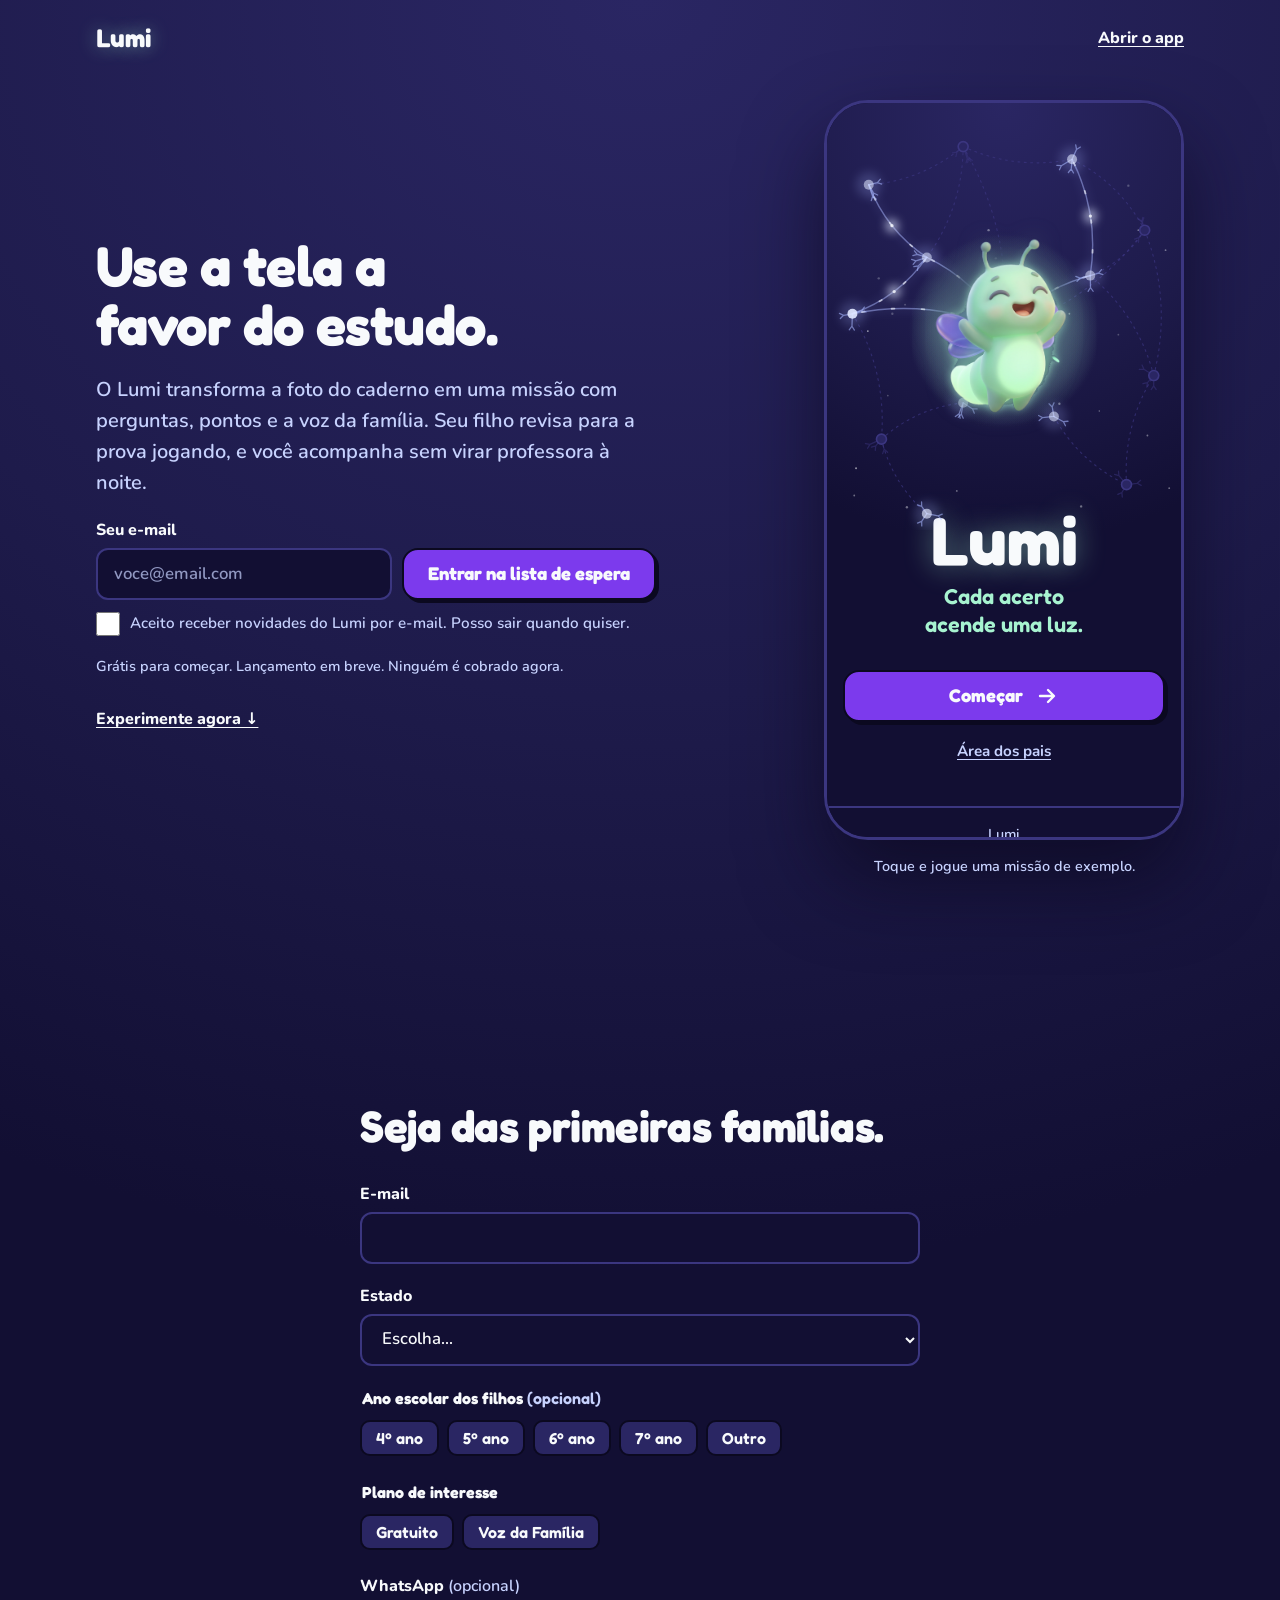
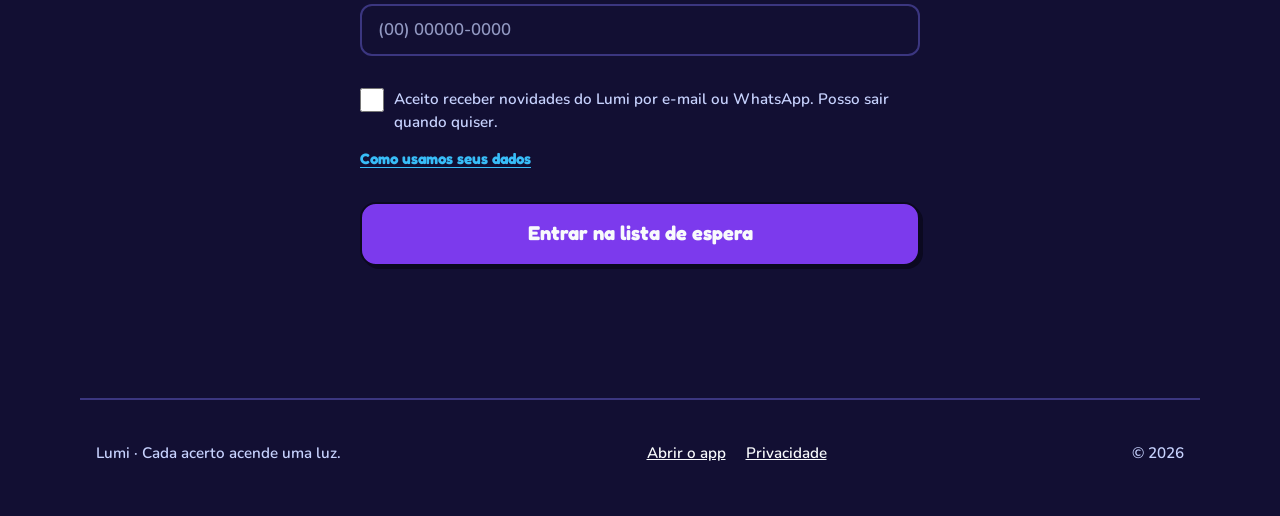
==== commit 842c52ec: "Adiciona o formulário completo da lista de espera, a política e o compartilhamento Co-Authored-By: C" ====
--- a/conheca/index.html
+++ b/conheca/index.html
@@ -51,6 +51,115 @@
         <p class="nota nota--centro">Toque e jogue uma missão de exemplo.</p>
       </div>
     </section>
+
+    <!-- Lista de espera: formulário completo (só dados de quem é responsável) -->
+    <section class="secao lista" id="lista" aria-labelledby="lista-titulo">
+      <div class="lista__conteudo" id="lista-formulario">
+        <h2 class="secao__titulo" id="lista-titulo">Seja das primeiras famílias.</h2>
+
+        <form class="form-completo" id="form-completo" novalidate>
+          <div class="campo-grupo">
+            <label class="rotulo" for="lista-email">E-mail</label>
+            <input class="campo" type="email" id="lista-email" name="email" autocomplete="email" inputmode="email" required aria-describedby="lista-email-erro">
+            <p class="campo-erro" id="lista-email-erro" aria-live="polite"></p>
+          </div>
+
+          <div class="campo-grupo">
+            <label class="rotulo" for="lista-uf">Estado</label>
+            <select class="campo" id="lista-uf" name="uf" required aria-describedby="lista-uf-erro">
+              <option value="">Escolha...</option>
+              <option value="AC">AC</option>
+              <option value="AL">AL</option>
+              <option value="AP">AP</option>
+              <option value="AM">AM</option>
+              <option value="BA">BA</option>
+              <option value="CE">CE</option>
+              <option value="DF">DF</option>
+              <option value="ES">ES</option>
+              <option value="GO">GO</option>
+              <option value="MA">MA</option>
+              <option value="MT">MT</option>
+              <option value="MS">MS</option>
+              <option value="MG">MG</option>
+              <option value="PA">PA</option>
+              <option value="PB">PB</option>
+              <option value="PR">PR</option>
+              <option value="PE">PE</option>
+              <option value="PI">PI</option>
+              <option value="RJ">RJ</option>
+              <option value="RN">RN</option>
+              <option value="RS">RS</option>
+              <option value="RO">RO</option>
+              <option value="RR">RR</option>
+              <option value="SC">SC</option>
+              <option value="SP">SP</option>
+              <option value="SE">SE</option>
+              <option value="TO">TO</option>
+            </select>
+            <p class="campo-erro" id="lista-uf-erro" aria-live="polite"></p>
+          </div>
+
+          <fieldset class="campo-grupo grupo-opcoes">
+            <legend class="rotulo">Ano escolar dos filhos <span class="opcional">(opcional)</span></legend>
+            <div class="opcoes">
+              <label class="opcao-chip"><input type="checkbox" name="anos" value="4"><span>4º ano</span></label>
+              <label class="opcao-chip"><input type="checkbox" name="anos" value="5"><span>5º ano</span></label>
+              <label class="opcao-chip"><input type="checkbox" name="anos" value="6"><span>6º ano</span></label>
+              <label class="opcao-chip"><input type="checkbox" name="anos" value="7"><span>7º ano</span></label>
+              <label class="opcao-chip"><input type="checkbox" name="anos" value="outro"><span>Outro</span></label>
+            </div>
+          </fieldset>
+
+          <fieldset class="campo-grupo grupo-opcoes">
+            <legend class="rotulo">Plano de interesse</legend>
+            <div class="opcoes">
+              <label class="opcao-chip"><input type="radio" name="plano" value="gratuito"><span>Gratuito</span></label>
+              <label class="opcao-chip"><input type="radio" name="plano" value="voz_familia"><span>Voz da Família</span></label>
+            </div>
+          </fieldset>
+
+          <div class="campo-grupo">
+            <label class="rotulo" for="lista-whatsapp">WhatsApp <span class="opcional">(opcional)</span></label>
+            <input class="campo" type="tel" id="lista-whatsapp" name="whatsapp" autocomplete="tel-national" inputmode="numeric" placeholder="(00) 00000-0000" maxlength="15" aria-describedby="lista-whatsapp-erro">
+            <p class="campo-erro" id="lista-whatsapp-erro" aria-live="polite"></p>
+          </div>
+
+          <!-- Campo escondido contra robôs: pessoas não veem nem preenchem -->
+          <div class="pote-de-mel" aria-hidden="true">
+            <label for="lista-site">Site</label>
+            <input type="text" id="lista-site" name="site" tabindex="-1" autocomplete="off">
+          </div>
+
+          <div class="campo-grupo">
+            <label class="aceite" for="lista-aceite">
+              <input type="checkbox" id="lista-aceite" name="consentimento" required aria-describedby="lista-aceite-erro">
+              <span>Aceito receber novidades do Lumi por e-mail ou WhatsApp. Posso sair quando quiser.</span>
+            </label>
+            <p class="campo-erro" id="lista-aceite-erro" aria-live="polite"></p>
+            <details class="politica" id="privacidade">
+              <summary>Como usamos seus dados</summary>
+              <ul>
+                <li>Guardamos só o que você digitou aqui, para avisar do lançamento e entender o interesse.</li>
+                <li>Não vendemos nem compartilhamos seus dados.</li>
+                <li>Não pedimos dados de crianças.</li>
+                <li>Para sair da lista ou apagar seus dados, responda qualquer e-mail nosso. (LGPD)</li>
+              </ul>
+            </details>
+          </div>
+
+          <button type="submit" class="botao-principal botao-principal--grande" id="lista-enviar">Entrar na lista de espera</button>
+          <p class="campo-erro campo-erro--geral" id="lista-erro" aria-live="polite"></p>
+        </form>
+      </div>
+
+      <!-- Sucesso -->
+      <div class="lista__sucesso" id="lista-sucesso" tabindex="-1" hidden>
+        <img class="lista__lumi" src="../assets/recortes/lumi-comemorando.png" alt="" width="695" height="896" loading="lazy">
+        <h2 class="secao__titulo">Pronto! Você está na lista.</h2>
+        <p class="secao__texto">Avisamos você assim que o Lumi abrir. Enquanto isso, que tal chamar outra mãe?</p>
+        <a class="botao-principal botao--menta" id="lista-compartilhar" href="#" target="_blank" rel="noopener">Compartilhar com outra mãe</a>
+      </div>
+    </section>
   </main>
 
   <footer class="rodape-landing">
--- a/conheca/landing.css
+++ b/conheca/landing.css
@@ -220,6 +220,168 @@
   border: 0;
 }
 
+/* ---------- seções (uma ideia por seção) ---------- */
+.secao {
+  max-width: var(--landing-largura);
+  margin: 0 auto;
+  padding: var(--landing-secao) var(--espaco-4);
+  scroll-margin-top: var(--espaco-4);
+}
+
+.secao__titulo {
+  font-size: var(--landing-titulo-secao);
+  font-weight: 700;
+  line-height: 1.1;
+  letter-spacing: -0.01em;
+  text-wrap: balance;
+}
+
+.secao__texto {
+  color: var(--texto-suave);
+  font-size: var(--landing-sub);
+  line-height: 1.55;
+}
+
+/* ---------- lista de espera ---------- */
+.lista__conteudo,
+.lista__sucesso {
+  max-width: var(--landing-coluna);
+  margin: 0 auto;
+}
+
+.form-completo {
+  margin-top: var(--espaco-8);
+  display: flex;
+  flex-direction: column;
+  gap: var(--espaco-5);
+}
+
+.campo-grupo {
+  margin: 0;
+  padding: 0;
+  border: 0;
+  min-width: 0;
+}
+
+.opcional {
+  color: var(--texto-suave);
+  font-weight: 600;
+}
+
+.opcoes {
+  display: flex;
+  flex-wrap: wrap;
+  gap: var(--espaco-2);
+}
+
+/* Chips de escolha (checkbox e radio), no estilo do app */
+.opcao-chip {
+  position: relative;
+  display: inline-flex;
+  padding: var(--espaco-1) 0;
+  cursor: pointer;
+}
+
+.opcao-chip input {
+  position: absolute;
+  opacity: 0;
+  width: 1px;
+  height: 1px;
+}
+
+.opcao-chip span {
+  display: inline-flex;
+  align-items: center;
+  min-height: var(--altura-chip);
+  padding: 0 var(--espaco-3-5);
+  border: var(--traco-medio) solid var(--contorno);
+  border-radius: var(--raio-xs);
+  background: var(--superficie);
+  font-family: var(--fonte-titulo);
+  font-weight: 600;
+}
+
+.opcao-chip input:checked + span {
+  background: var(--sucesso);
+  color: var(--texto-escuro);
+  box-shadow: var(--sombra-dura);
+}
+
+.opcao-chip input:focus-visible + span {
+  outline: var(--foco-largura) solid var(--brilho);
+  outline-offset: var(--foco-distancia-2);
+}
+
+/* Campo contra robôs: fora da tela, sem ocupar espaço */
+.pote-de-mel {
+  position: absolute;
+  left: -10000px;
+  width: 1px;
+  height: 1px;
+  overflow: hidden;
+}
+
+.politica {
+  margin-top: var(--espaco-1);
+  color: var(--texto-suave);
+  font-size: var(--fonte-0-95);
+}
+
+.politica summary {
+  display: inline-flex;
+  align-items: center;
+  min-height: var(--altura-44);
+  color: var(--info);
+  font-weight: 800;
+  text-decoration: underline;
+  text-underline-offset: var(--sublinhado-distancia);
+  cursor: pointer;
+}
+
+.politica ul {
+  margin: var(--espaco-2) 0 0;
+  padding: var(--espaco-3) var(--espaco-4) var(--espaco-3) var(--espaco-8);
+  background: var(--superficie);
+  border: var(--traco-cartao) solid var(--borda);
+  border-radius: var(--raio-cartao);
+  display: flex;
+  flex-direction: column;
+  gap: var(--espaco-1-5);
+}
+
+.campo-erro--geral {
+  text-align: center;
+}
+
+.lista__sucesso {
+  display: flex;
+  flex-direction: column;
+  align-items: center;
+  gap: var(--espaco-4);
+  text-align: center;
+}
+
+.lista__sucesso:focus {
+  outline: none;
+}
+
+.lista__lumi {
+  width: var(--tamanho-160);
+  height: auto;
+  filter: var(--brilho-mascote);
+}
+
+.lista__sucesso .botao-principal {
+  text-decoration: none;
+}
+
+@media (min-width: 900px) {
+  .secao {
+    padding-top: var(--landing-secao-desktop);
+    padding-bottom: var(--landing-secao-desktop);
+  }
+}
+
 /* ---------- rodapé ---------- */
 .rodape-landing {
   max-width: var(--landing-largura);
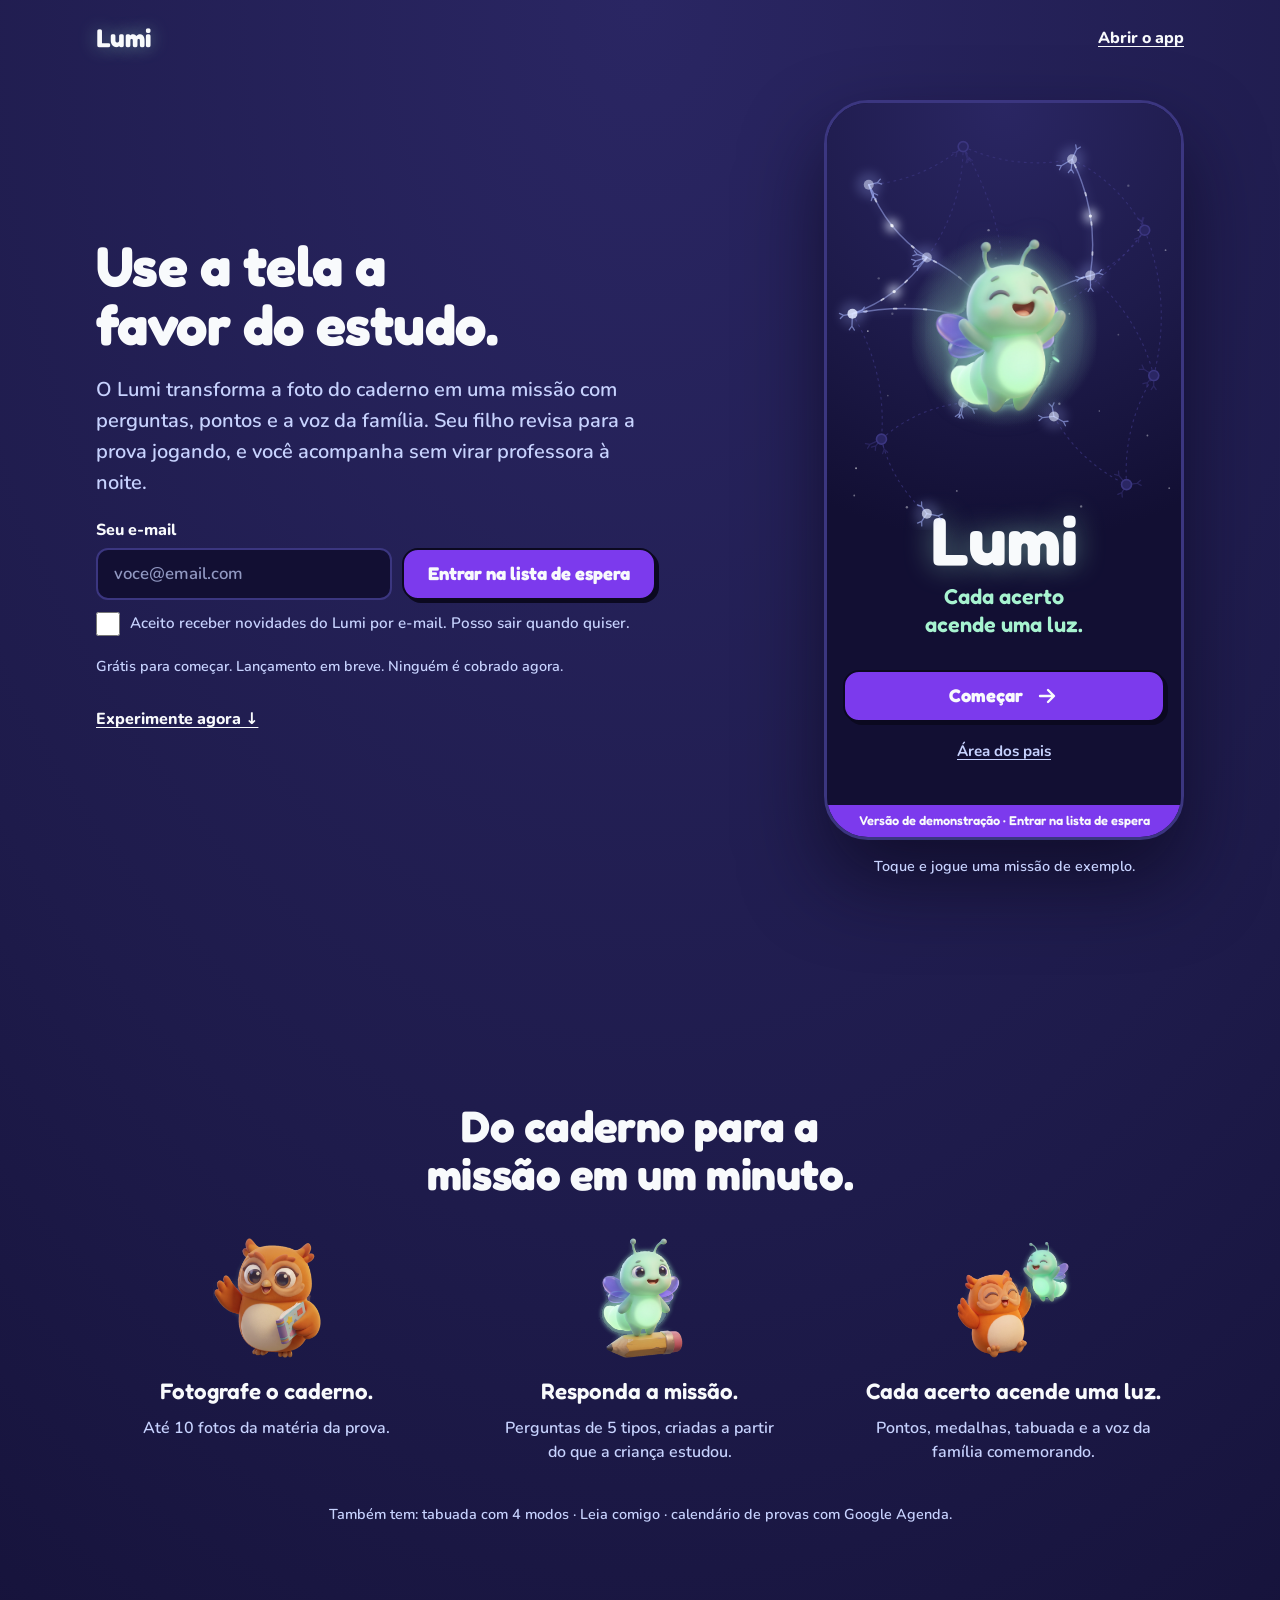
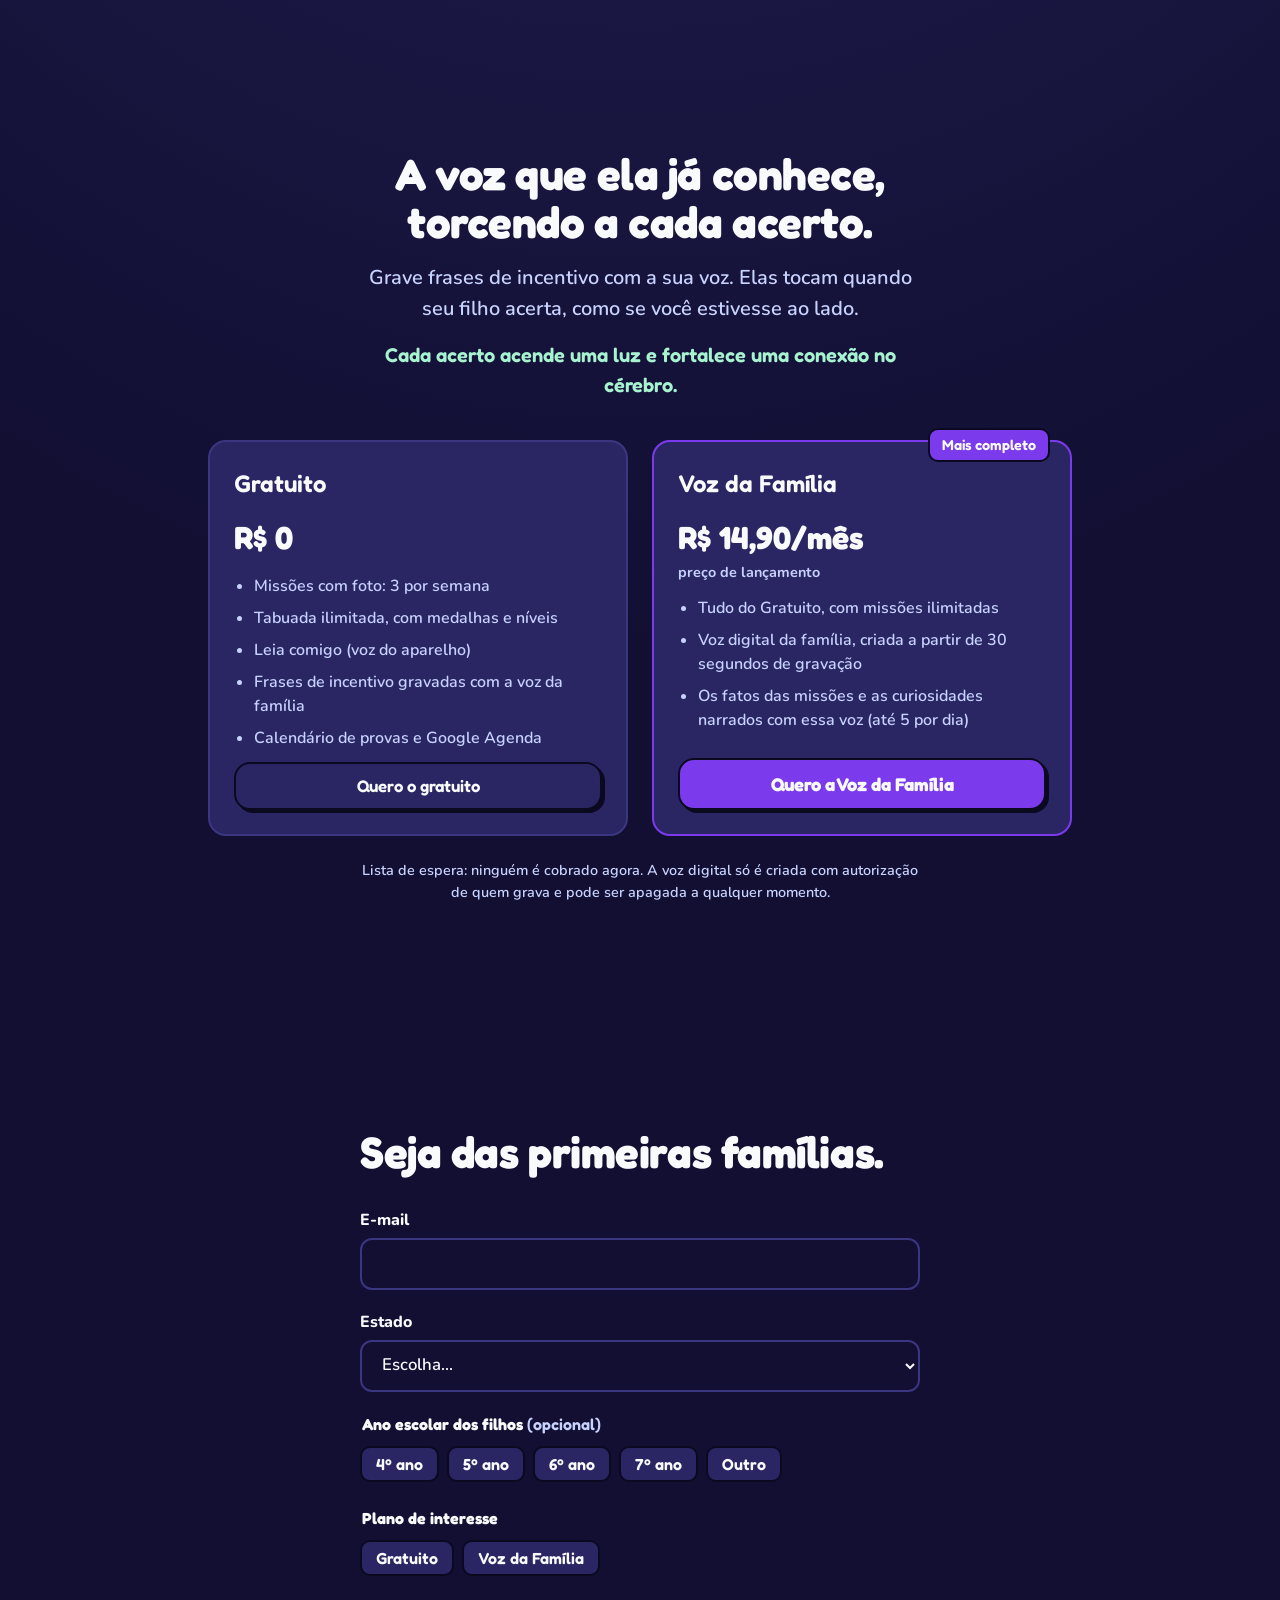
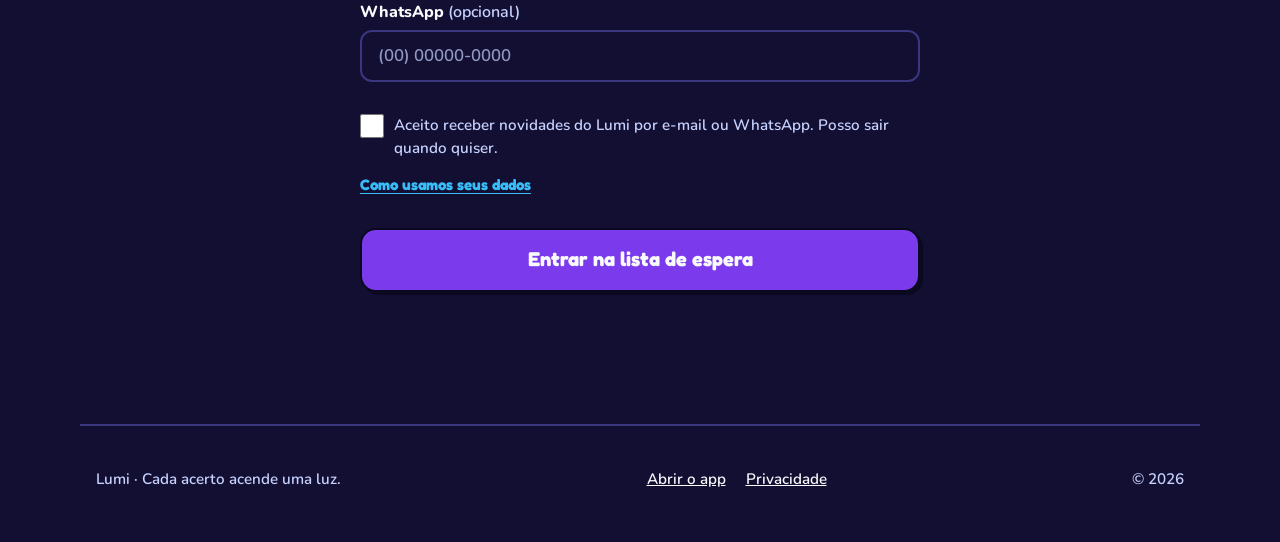
==== commit 7e5d2568: "Adiciona Como funciona, a voz da família e os planos na landing Co-Authored-By: Claude Haiku 5.5 <no" ====
--- a/conheca/index.html
+++ b/conheca/index.html
@@ -50,6 +50,66 @@
         </div>
         <p class="nota nota--centro">Toque e jogue uma missão de exemplo.</p>
       </div>
+    </section>
+
+    <!-- Como funciona: 3 passos -->
+    <section class="secao" id="como-funciona" aria-labelledby="como-titulo">
+      <h2 class="secao__titulo secao__titulo--centro" id="como-titulo">Do caderno para a missão em um minuto.</h2>
+      <ol class="passos">
+        <li class="passo">
+          <img class="passo__img" src="../assets/recortes/doris-acenando.png" alt="" width="812" height="900" loading="lazy">
+          <h3 class="passo__titulo">Fotografe o caderno.</h3>
+          <p class="passo__texto">Até 10 fotos da matéria da prova.</p>
+        </li>
+        <li class="passo">
+          <img class="passo__img" src="../assets/recortes/lumi-lapis.png" alt="" width="666" height="900" loading="lazy">
+          <h3 class="passo__titulo">Responda a missão.</h3>
+          <p class="passo__texto">Perguntas de 5 tipos, criadas a partir do que a criança estudou.</p>
+        </li>
+        <li class="passo">
+          <img class="passo__img" src="../assets/recortes/duas-comemorando.png" alt="" width="900" height="890" loading="lazy">
+          <h3 class="passo__titulo">Cada acerto acende uma luz.</h3>
+          <p class="passo__texto">Pontos, medalhas, tabuada e a voz da família comemorando.</p>
+        </li>
+      </ol>
+      <p class="nota nota--centro passos__extra">Também tem: tabuada com 4 modos · Leia comigo · calendário de provas com Google Agenda.</p>
+    </section>
+
+    <!-- A voz da família (o diferencial) e os planos -->
+    <section class="secao" id="planos" aria-labelledby="voz-titulo">
+      <div class="voz">
+        <h2 class="secao__titulo" id="voz-titulo">A voz que ela já conhece, torcendo a cada acerto.</h2>
+        <p class="secao__texto">Grave frases de incentivo com a sua voz. Elas tocam quando seu filho acerta, como se você estivesse ao lado.</p>
+        <p class="voz__ciencia">Cada acerto acende uma luz e fortalece uma conexão no cérebro.</p>
+      </div>
+
+      <div class="planos">
+        <article class="plano" aria-labelledby="plano-gratuito">
+          <h3 class="plano__nome" id="plano-gratuito">Gratuito</h3>
+          <p class="plano__preco" data-preco="gratuito">R$ 0</p>
+          <ul class="plano__lista">
+            <li>Missões com foto: 3 por semana</li>
+            <li>Tabuada ilimitada, com medalhas e níveis</li>
+            <li>Leia comigo (voz do aparelho)</li>
+            <li>Frases de incentivo gravadas com a voz da família</li>
+            <li>Calendário de provas e Google Agenda</li>
+          </ul>
+          <button type="button" class="botao-secundario plano__botao" data-plano="gratuito">Quero o gratuito</button>
+        </article>
+
+        <article class="plano plano--destaque" aria-labelledby="plano-voz">
+          <p class="plano__selo">Mais completo</p>
+          <h3 class="plano__nome" id="plano-voz">Voz da Família</h3>
+          <p class="plano__preco"><span data-preco="vozFamilia">R$ 14,90/mês</span> <span class="plano__lancamento">preço de lançamento</span></p>
+          <ul class="plano__lista">
+            <li>Tudo do Gratuito, com missões ilimitadas</li>
+            <li>Voz digital da família, criada a partir de 30 segundos de gravação</li>
+            <li>Os fatos das missões e as curiosidades narrados com essa voz (até 5 por dia)</li>
+          </ul>
+          <button type="button" class="botao-principal plano__botao" data-plano="voz_familia">Quero a Voz da Família</button>
+        </article>
+      </div>
+      <p class="nota nota--centro planos__nota">Lista de espera: ninguém é cobrado agora. A voz digital só é criada com autorização de quem grava e pode ser apagada a qualquer momento.</p>
     </section>
 
     <!-- Lista de espera: formulário completo (só dados de quem é responsável) -->
--- a/css/estilo.css
+++ b/css/estilo.css
@@ -3051,3 +3051,70 @@
     display: none;
   }
 }
+
+/* ---------- Modo vitrine (/?vitrine=1, o app dentro da landing) ---------- */
+:root {
+  --altura-faixa: 32px;
+}
+
+/* Fora da vitrine, os avisos dela não aparecem */
+[data-vitrine-mostrar] {
+  display: none;
+}
+
+body.vitrine [data-vitrine-mostrar] {
+  display: block;
+}
+
+/* Na vitrine, some o que usa serviços pagos ou não funciona dentro da landing */
+body.vitrine [data-vitrine-esconder] {
+  display: none !important;
+}
+
+.aviso-vitrine {
+  padding: var(--espaco-3) var(--espaco-4);
+  border: var(--traco-medio) dashed var(--borda);
+  border-radius: var(--raio-sm);
+  color: var(--texto-suave);
+  font-size: var(--fonte-0-95);
+}
+
+/* Faixa fina no rodapé, abaixo da barra de navegação */
+.faixa-vitrine {
+  position: fixed;
+  bottom: 0;
+  left: 50%;
+  z-index: 4;
+  width: 100%;
+  max-width: var(--largura-coluna);
+  transform: translateX(-50%);
+  min-height: var(--altura-faixa);
+  padding: var(--espaco-1-5) var(--espaco-3);
+  background: var(--primaria);
+  color: var(--texto);
+  font-family: var(--fonte-titulo);
+  font-size: var(--fonte-0-8);
+  font-weight: 600;
+  text-align: center;
+  text-decoration: none;
+}
+
+body.vitrine .faixa-vitrine:hover {
+  background: var(--primaria-hover);
+}
+
+body.vitrine {
+  padding-bottom: var(--altura-faixa);
+}
+
+body.vitrine.com-nav {
+  padding-bottom: calc(var(--altura-nav) + var(--altura-faixa) + env(safe-area-inset-bottom));
+}
+
+body.vitrine .nav-principal {
+  bottom: var(--altura-faixa);
+}
+
+body.vitrine .painel-resposta {
+  bottom: var(--altura-faixa);
+}
--- a/conheca/landing.css
+++ b/conheca/landing.css
@@ -25,6 +25,12 @@
   color: var(--texto);
 }
 
+/* Títulos menores sem a margem padrão do navegador (o espaço vem do layout) */
+:where(body.landing) :where(h3, ol, ul) {
+  margin-top: 0;
+  margin-bottom: 0;
+}
+
 /* ---------- barra do topo ---------- */
 .barra-landing {
   max-width: var(--landing-largura);
@@ -242,6 +248,152 @@
   line-height: 1.55;
 }
 
+/* ---------- como funciona ---------- */
+.secao__titulo--centro {
+  text-align: center;
+  max-width: 18ch;
+  margin-inline: auto;
+}
+
+.passos {
+  list-style: none;
+  margin: var(--espaco-10) 0 0;
+  padding: 0;
+  display: grid;
+  gap: var(--espaco-10);
+}
+
+.passo {
+  display: flex;
+  flex-direction: column;
+  align-items: center;
+  gap: var(--espaco-2);
+  text-align: center;
+}
+
+.passo__img {
+  width: auto;
+  height: var(--tamanho-120);
+  margin-bottom: var(--espaco-2);
+  object-fit: contain;
+}
+
+.passo__titulo {
+  font-size: var(--fonte-1-4);
+  font-weight: 600;
+}
+
+.passo__texto {
+  max-width: 28ch;
+  color: var(--texto-suave);
+}
+
+.passos__extra {
+  margin-top: var(--espaco-10);
+}
+
+/* ---------- voz da família e planos ---------- */
+.voz {
+  max-width: var(--landing-coluna);
+  margin: 0 auto;
+  display: flex;
+  flex-direction: column;
+  gap: var(--espaco-4);
+  text-align: center;
+}
+
+.voz__ciencia {
+  color: var(--brilho);
+  font-family: var(--fonte-titulo);
+  font-size: var(--fonte-1-25);
+  font-weight: 600;
+}
+
+.planos {
+  margin-top: var(--espaco-10);
+  display: grid;
+  gap: var(--espaco-6);
+}
+
+.plano {
+  position: relative;
+  display: flex;
+  flex-direction: column;
+  gap: var(--espaco-3);
+  padding: var(--espaco-6);
+  background: var(--superficie);
+  border: var(--traco-cartao) solid var(--borda);
+  border-radius: var(--raio-cartao);
+}
+
+.plano--destaque {
+  border-color: var(--primaria);
+}
+
+.plano__selo {
+  position: absolute;
+  top: calc(-1 * var(--espaco-3-5));
+  right: var(--espaco-5);
+  padding: var(--espaco-1) var(--espaco-3);
+  border: var(--traco-medio) solid var(--contorno);
+  border-radius: var(--raio-xs);
+  background: var(--primaria);
+  color: var(--texto);
+  font-family: var(--fonte-titulo);
+  font-size: var(--fonte-0-9);
+  font-weight: 600;
+}
+
+.plano__nome {
+  font-size: var(--fonte-1-5);
+  font-weight: 600;
+}
+
+.plano__preco {
+  font-family: var(--fonte-titulo);
+  font-size: var(--fonte-2);
+  font-weight: 700;
+}
+
+.plano__lancamento {
+  display: block;
+  color: var(--texto-suave);
+  font-family: var(--fonte-texto);
+  font-size: var(--fonte-0-9);
+  font-weight: 700;
+}
+
+.plano__lista {
+  flex: 1;
+  margin: 0;
+  padding-left: var(--espaco-5);
+  display: flex;
+  flex-direction: column;
+  gap: var(--espaco-2);
+  color: var(--texto-suave);
+}
+
+.plano__botao {
+  width: 100%;
+}
+
+.planos__nota {
+  max-width: var(--landing-coluna);
+  margin: var(--espaco-6) auto 0;
+}
+
+@media (min-width: 900px) {
+  .passos {
+    grid-template-columns: repeat(3, 1fr);
+    gap: var(--espaco-8);
+  }
+
+  .planos {
+    grid-template-columns: repeat(2, minmax(0, 420px));
+    justify-content: center;
+  }
+}
+
 /* ---------- lista de espera ---------- */
 .lista__conteudo,
 .lista__sucesso {
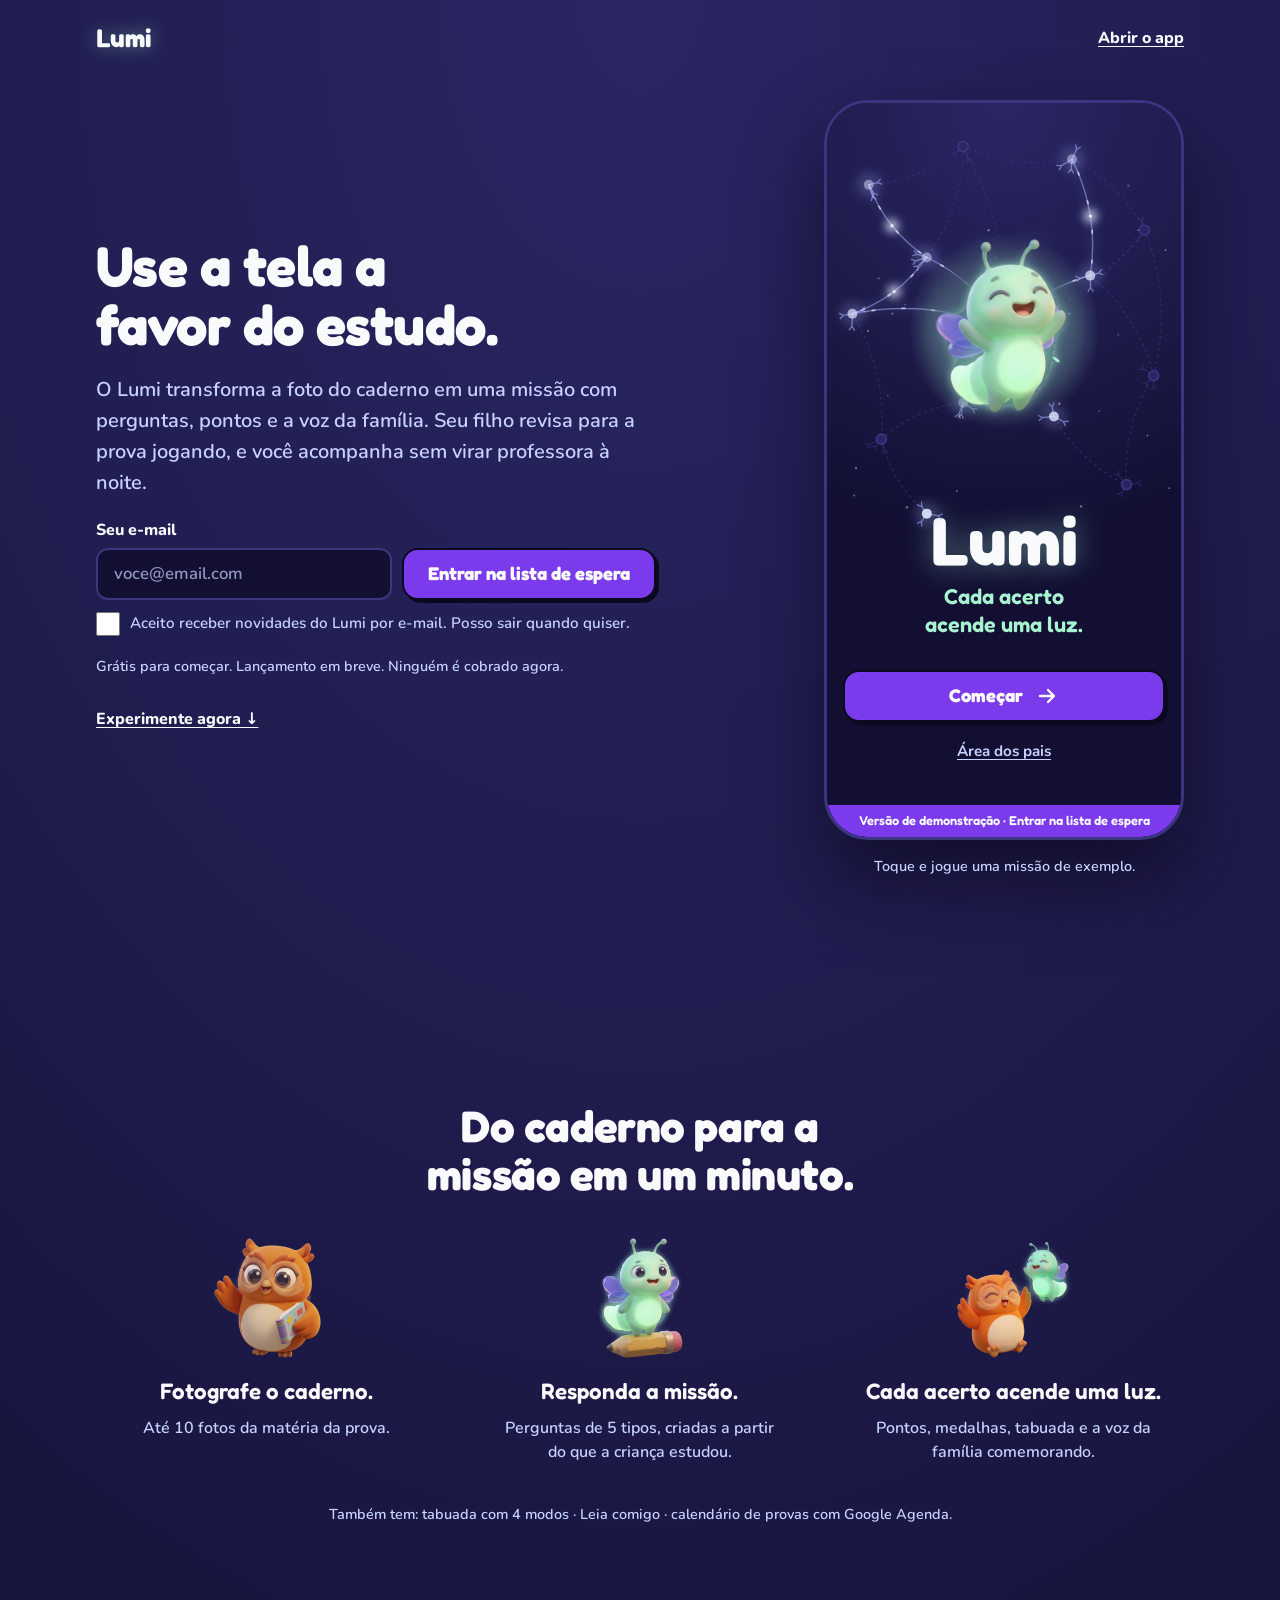
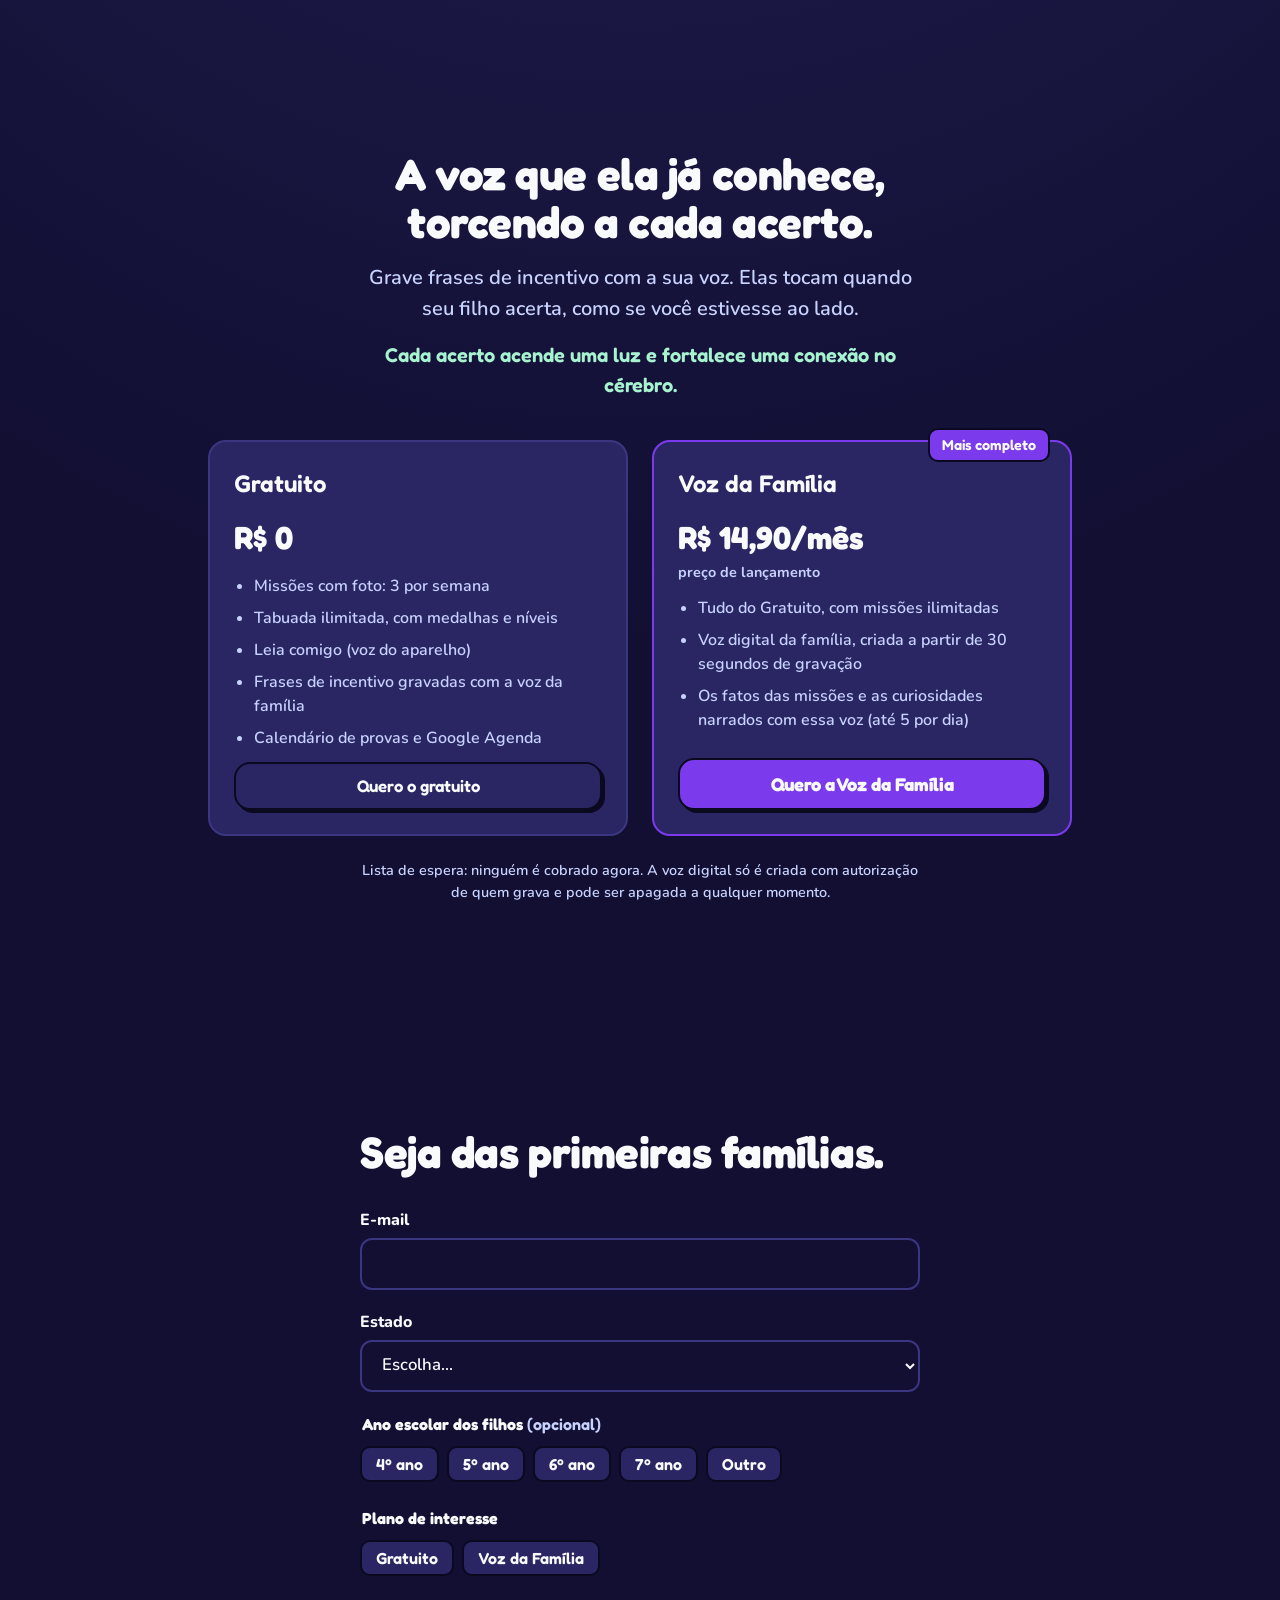
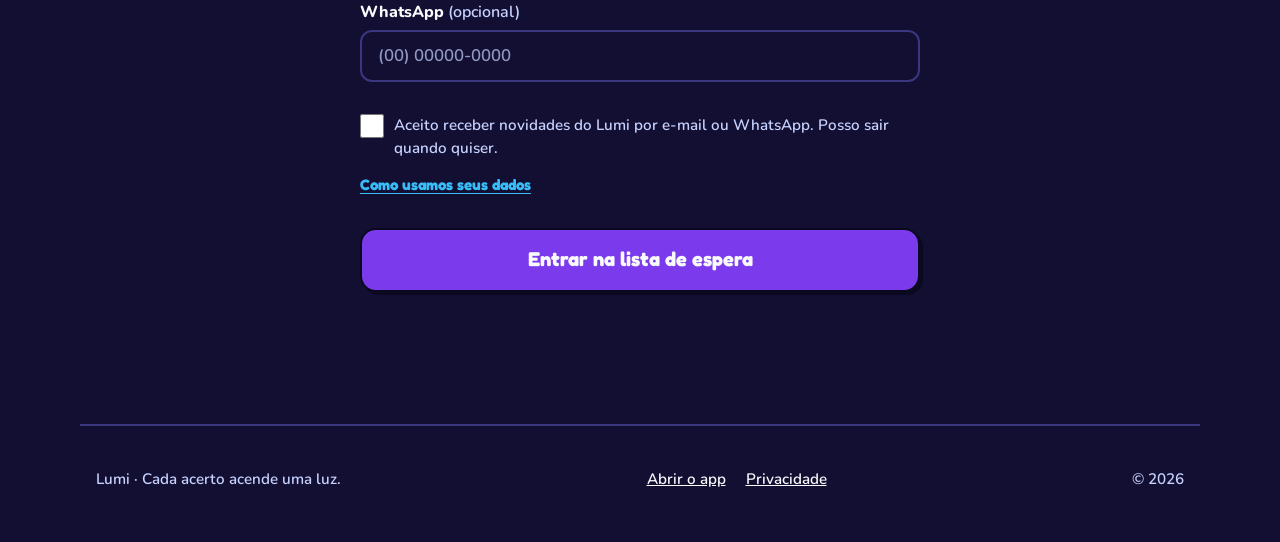
==== commit 885c75dc: "Adiciona Open Graph, Web Analytics, link de pular e ajustes de acessibilidade na landing Co-Authored" ====
--- a/conheca/index.html
+++ b/conheca/index.html
@@ -5,6 +5,23 @@
   <meta name="viewport" content="width=device-width, initial-scale=1">
   <title>Lumi · O caderno vira missão</title>
   <meta name="description" content="App que transforma a foto do caderno em missão com perguntas, pontos e a voz da família. Para crianças de 9 a 12 anos.">
+  <meta name="theme-color" content="#1E1B4B">
+  <link rel="canonical" href="https://lumi-psi-nine.vercel.app/conheca/">
+  <!-- Compartilhamento (WhatsApp, redes): imagem provisória com a Dóris e a Lumi -->
+  <meta property="og:type" content="website">
+  <meta property="og:locale" content="pt_BR">
+  <meta property="og:site_name" content="Lumi">
+  <meta property="og:title" content="Lumi · O caderno vira missão">
+  <meta property="og:description" content="A foto do caderno vira uma missão com perguntas, pontos e a voz da família. Para crianças de 9 a 12 anos.">
+  <meta property="og:url" content="https://lumi-psi-nine.vercel.app/conheca/">
+  <meta property="og:image" content="https://lumi-psi-nine.vercel.app/assets/recortes/duas-comemorando.png">
+  <meta property="og:image:width" content="900">
+  <meta property="og:image:height" content="890">
+  <meta property="og:image:alt" content="Dóris, a coruja, e Lumi, o vaga-lume, comemorando">
+  <meta name="twitter:card" content="summary_large_image">
+  <meta name="twitter:title" content="Lumi · O caderno vira missão">
+  <meta name="twitter:description" content="A foto do caderno vira uma missão com perguntas, pontos e a voz da família.">
+  <meta name="twitter:image" content="https://lumi-psi-nine.vercel.app/assets/recortes/duas-comemorando.png">
   <link rel="preconnect" href="https://fonts.googleapis.com">
   <link rel="preconnect" href="https://fonts.gstatic.com" crossorigin>
   <link href="https://fonts.googleapis.com/css2?family=Fredoka:wght@500;600;700&family=Nunito:wght@600;700;800;900&display=swap" rel="stylesheet">
@@ -12,8 +29,11 @@
   <link rel="stylesheet" href="../css/estilo.css">
   <link rel="stylesheet" href="landing.css">
   <script src="landing.js" defer></script>
+  <!-- Vercel Web Analytics (sem biblioteca): visitas, para calcular leads ÷ visitantes -->
+  <script defer src="/_vercel/insights/script.js"></script>
 </head>
 <body class="landing">
+  <a class="pular" href="#lista">Pular para a lista de espera</a>
   <header class="barra-landing">
     <a class="barra-landing__marca" href="#topo">Lumi</a>
     <a class="barra-landing__link" href="/">Abrir o app</a>
@@ -46,7 +66,7 @@
       <div class="hero__app" id="experimente">
         <img class="hero__rede" src="../assets/rede-neuronios.svg" alt="" width="390" height="470">
         <div class="celular">
-          <iframe class="celular__tela" src="/?vitrine=1" title="Experimente o app Lumi" allow="microphone; autoplay" loading="lazy"></iframe>
+          <iframe class="celular__tela" src="/?vitrine=1" title="Experimente o app Lumi" allow="microphone; autoplay" loading="lazy" decoding="async"></iframe>
         </div>
         <p class="nota nota--centro">Toque e jogue uma missão de exemplo.</p>
       </div>
@@ -57,17 +77,17 @@
       <h2 class="secao__titulo secao__titulo--centro" id="como-titulo">Do caderno para a missão em um minuto.</h2>
       <ol class="passos">
         <li class="passo">
-          <img class="passo__img" src="../assets/recortes/doris-acenando.png" alt="" width="812" height="900" loading="lazy">
+          <img class="passo__img" src="../assets/recortes/doris-acenando.png" alt="" width="812" height="900" loading="lazy" decoding="async">
           <h3 class="passo__titulo">Fotografe o caderno.</h3>
           <p class="passo__texto">Até 10 fotos da matéria da prova.</p>
         </li>
         <li class="passo">
-          <img class="passo__img" src="../assets/recortes/lumi-lapis.png" alt="" width="666" height="900" loading="lazy">
+          <img class="passo__img" src="../assets/recortes/lumi-lapis.png" alt="" width="666" height="900" loading="lazy" decoding="async">
           <h3 class="passo__titulo">Responda a missão.</h3>
           <p class="passo__texto">Perguntas de 5 tipos, criadas a partir do que a criança estudou.</p>
         </li>
         <li class="passo">
-          <img class="passo__img" src="../assets/recortes/duas-comemorando.png" alt="" width="900" height="890" loading="lazy">
+          <img class="passo__img" src="../assets/recortes/duas-comemorando.png" alt="" width="900" height="890" loading="lazy" decoding="async">
           <h3 class="passo__titulo">Cada acerto acende uma luz.</h3>
           <p class="passo__texto">Pontos, medalhas, tabuada e a voz da família comemorando.</p>
         </li>
@@ -214,7 +234,7 @@
 
       <!-- Sucesso -->
       <div class="lista__sucesso" id="lista-sucesso" tabindex="-1" hidden>
-        <img class="lista__lumi" src="../assets/recortes/lumi-comemorando.png" alt="" width="695" height="896" loading="lazy">
+        <img class="lista__lumi" src="../assets/recortes/lumi-comemorando.png" alt="" width="695" height="896" loading="lazy" decoding="async">
         <h2 class="secao__titulo">Pronto! Você está na lista.</h2>
         <p class="secao__texto">Avisamos você assim que o Lumi abrir. Enquanto isso, que tal chamar outra mãe?</p>
         <a class="botao-principal botao--menta" id="lista-compartilhar" href="#" target="_blank" rel="noopener">Compartilhar com outra mãe</a>
--- a/conheca/landing.css
+++ b/conheca/landing.css
@@ -31,6 +31,28 @@
   margin-bottom: 0;
 }
 
+/* Link para pular direto ao formulário: aparece só com o teclado */
+.pular {
+  position: absolute;
+  left: var(--espaco-4);
+  top: calc(-1 * var(--altura-64));
+  z-index: 10;
+  padding: var(--espaco-2) var(--espaco-4);
+  border: var(--borda-adesivo);
+  border-radius: var(--raio-sm);
+  background: var(--brilho);
+  color: var(--texto-escuro);
+  font-weight: 800;
+}
+
+body.landing .pular {
+  color: var(--texto-escuro);
+}
+
+.pular:focus {
+  top: var(--espaco-2);
+}
+
 /* ---------- barra do topo ---------- */
 .barra-landing {
   max-width: var(--landing-largura);
@@ -42,6 +64,9 @@
 }
 
 .barra-landing__marca {
+  display: inline-flex;
+  align-items: center;
+  min-height: var(--altura-44);
   font-family: var(--fonte-titulo);
   font-size: var(--fonte-1-6);
   font-weight: 700;
@@ -578,3 +603,10 @@
     flex-shrink: 0;
   }
 }
+
+/* Movimento reduzido: sem rolagem suave nem animações */
+@media (prefers-reduced-motion: reduce) {
+  html {
+    scroll-behavior: auto;
+  }
+}
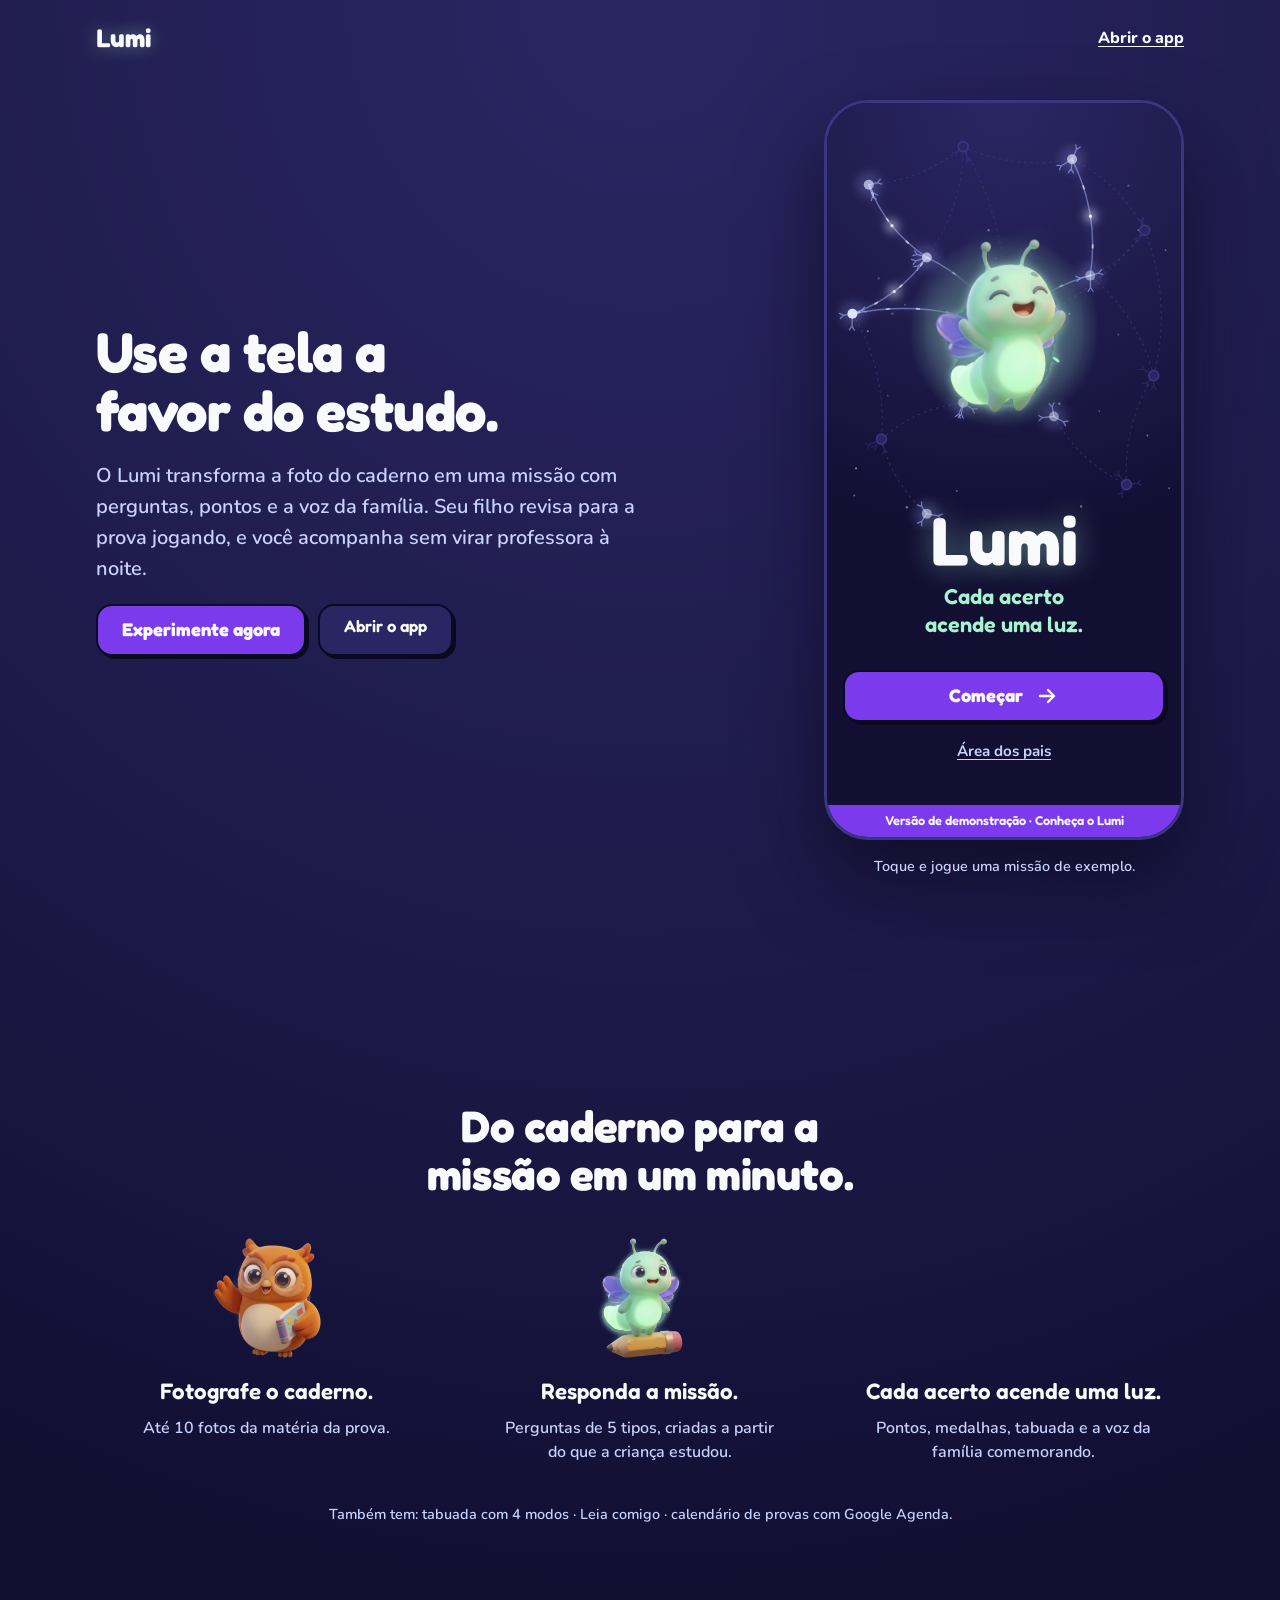
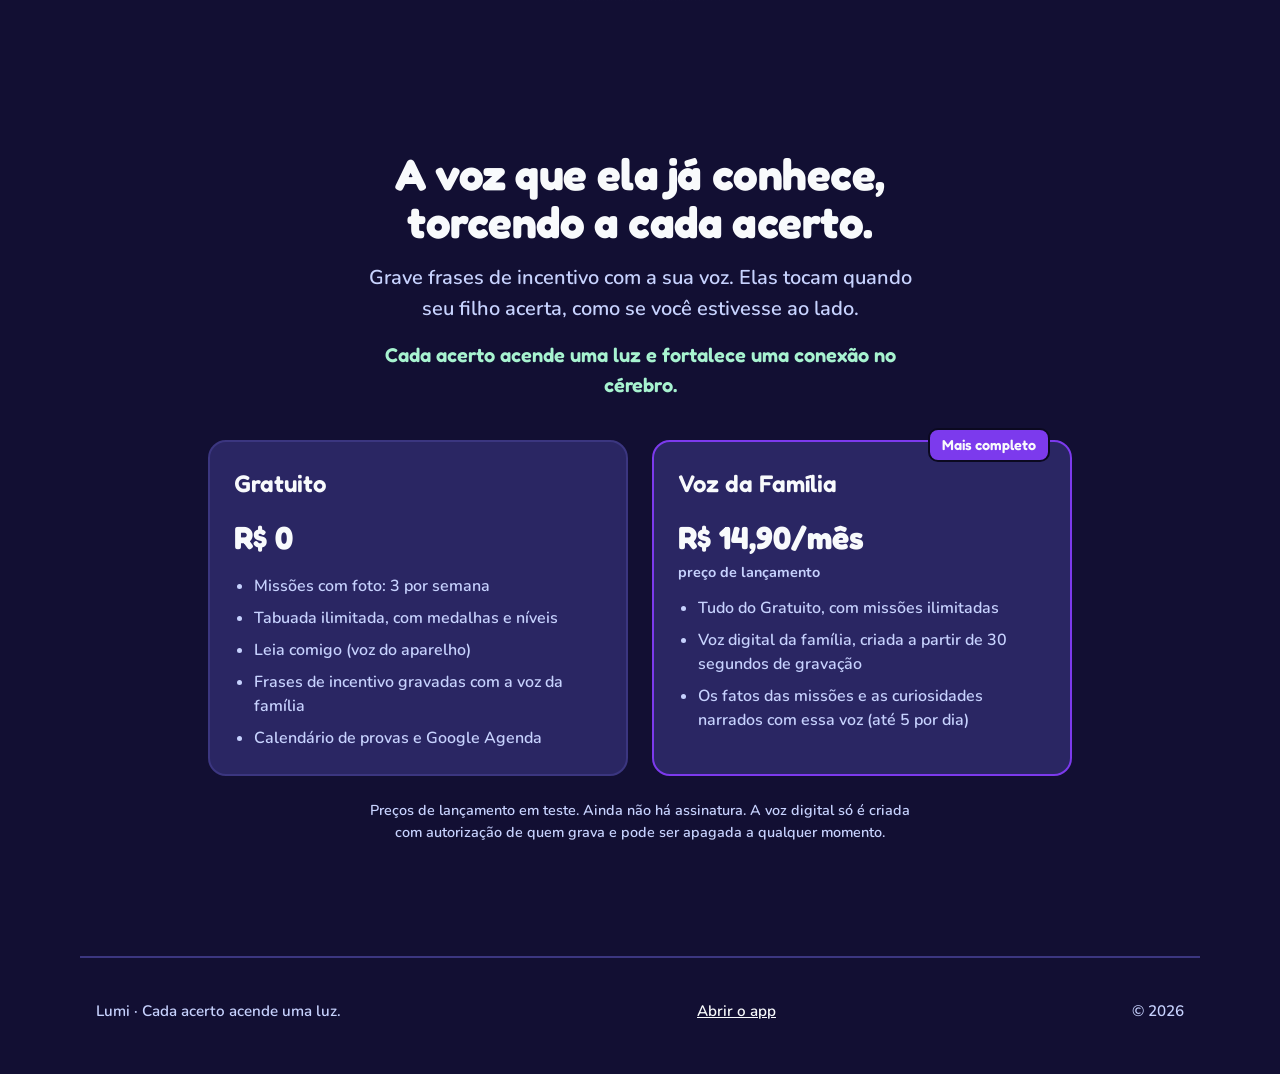
==== commit 2db35e75: "Deixa a landing como apresentação do app, com a lista de espera desligada, e atualiza o CONTEXTO.md " ====
--- a/conheca/index.html
+++ b/conheca/index.html
@@ -32,8 +32,11 @@
   <!-- Vercel Web Analytics (sem biblioteca): visitas, para calcular leads ÷ visitantes -->
   <script defer src="/_vercel/insights/script.js"></script>
 </head>
-<body class="landing">
-  <a class="pular" href="#lista">Pular para a lista de espera</a>
+<!-- Lista de espera desligada por enquanto (sem banco de dados).
+     Para ligar: tirar "sem-lista" do body e configurar a Upstash na Vercel. -->
+<body class="landing sem-lista">
+  <a class="pular" href="#lista" data-lista>Pular para a lista de espera</a>
+  <a class="pular" href="#experimente" data-sem-lista>Pular para o app</a>
   <header class="barra-landing">
     <a class="barra-landing__marca" href="#topo">Lumi</a>
     <a class="barra-landing__link" href="/">Abrir o app</a>
@@ -46,7 +49,12 @@
         <h1 class="hero__titulo" id="hero-titulo">Use a tela a favor do estudo.</h1>
         <p class="hero__sub">O Lumi transforma a foto do caderno em uma missão com perguntas, pontos e a voz da família. Seu filho revisa para a prova jogando, e você acompanha sem virar professora à noite.</p>
 
-        <form class="form-curto" id="form-curto" novalidate>
+        <div class="hero__acoes" data-sem-lista>
+          <a class="botao-principal" href="#experimente">Experimente agora</a>
+          <a class="botao-secundario" href="/">Abrir o app</a>
+        </div>
+
+        <form class="form-curto" id="form-curto" novalidate data-lista>
           <label class="rotulo" for="curto-email">Seu e-mail</label>
           <div class="form-curto__linha">
             <input class="campo" type="email" id="curto-email" name="email" autocomplete="email" inputmode="email" placeholder="voce@email.com" required aria-describedby="curto-erro">
@@ -60,7 +68,7 @@
           <p class="nota">Grátis para começar. Lançamento em breve. Ninguém é cobrado agora.</p>
         </form>
 
-        <a class="link-seta" href="#experimente">Experimente agora ↓</a>
+        <a class="link-seta" href="#experimente" data-lista>Experimente agora ↓</a>
       </div>
 
       <div class="hero__app" id="experimente">
@@ -114,7 +122,7 @@
             <li>Frases de incentivo gravadas com a voz da família</li>
             <li>Calendário de provas e Google Agenda</li>
           </ul>
-          <button type="button" class="botao-secundario plano__botao" data-plano="gratuito">Quero o gratuito</button>
+          <button type="button" class="botao-secundario plano__botao" data-plano="gratuito" data-lista>Quero o gratuito</button>
         </article>
 
         <article class="plano plano--destaque" aria-labelledby="plano-voz">
@@ -126,14 +134,15 @@
             <li>Voz digital da família, criada a partir de 30 segundos de gravação</li>
             <li>Os fatos das missões e as curiosidades narrados com essa voz (até 5 por dia)</li>
           </ul>
-          <button type="button" class="botao-principal plano__botao" data-plano="voz_familia">Quero a Voz da Família</button>
+          <button type="button" class="botao-principal plano__botao" data-plano="voz_familia" data-lista>Quero a Voz da Família</button>
         </article>
       </div>
-      <p class="nota nota--centro planos__nota">Lista de espera: ninguém é cobrado agora. A voz digital só é criada com autorização de quem grava e pode ser apagada a qualquer momento.</p>
+      <p class="nota nota--centro planos__nota" data-sem-lista>Preços de lançamento em teste. Ainda não há assinatura. A voz digital só é criada com autorização de quem grava e pode ser apagada a qualquer momento.</p>
+      <p class="nota nota--centro planos__nota" data-lista>Lista de espera: ninguém é cobrado agora. A voz digital só é criada com autorização de quem grava e pode ser apagada a qualquer momento.</p>
     </section>
 
     <!-- Lista de espera: formulário completo (só dados de quem é responsável) -->
-    <section class="secao lista" id="lista" aria-labelledby="lista-titulo">
+    <section class="secao lista" id="lista" aria-labelledby="lista-titulo" data-lista>
       <div class="lista__conteudo" id="lista-formulario">
         <h2 class="secao__titulo" id="lista-titulo">Seja das primeiras famílias.</h2>
 
@@ -246,7 +255,7 @@
     <p>Lumi · Cada acerto acende uma luz.</p>
     <nav class="rodape-landing__links" aria-label="Links do rodapé">
       <a href="/">Abrir o app</a>
-      <a href="#privacidade">Privacidade</a>
+      <a href="#privacidade" data-lista>Privacidade</a>
     </nav>
     <p class="rodape-landing__copia">© 2026</p>
   </footer>
--- a/conheca/landing.css
+++ b/conheca/landing.css
@@ -610,3 +610,27 @@
     scroll-behavior: auto;
   }
 }
+
+/* ---------- lista de espera ligada ou desligada ---------- */
+/* Com "sem-lista" no body, some tudo o que depende de guardar e-mails. */
+body.sem-lista [data-lista] {
+  display: none !important;
+}
+
+body:not(.sem-lista) [data-sem-lista] {
+  display: none !important;
+}
+
+.hero__acoes {
+  display: flex;
+  flex-wrap: wrap;
+  gap: var(--espaco-3);
+}
+
+.hero__acoes a {
+  text-decoration: none;
+}
+
+body.landing .hero__acoes .botao-principal {
+  color: var(--texto);
+}
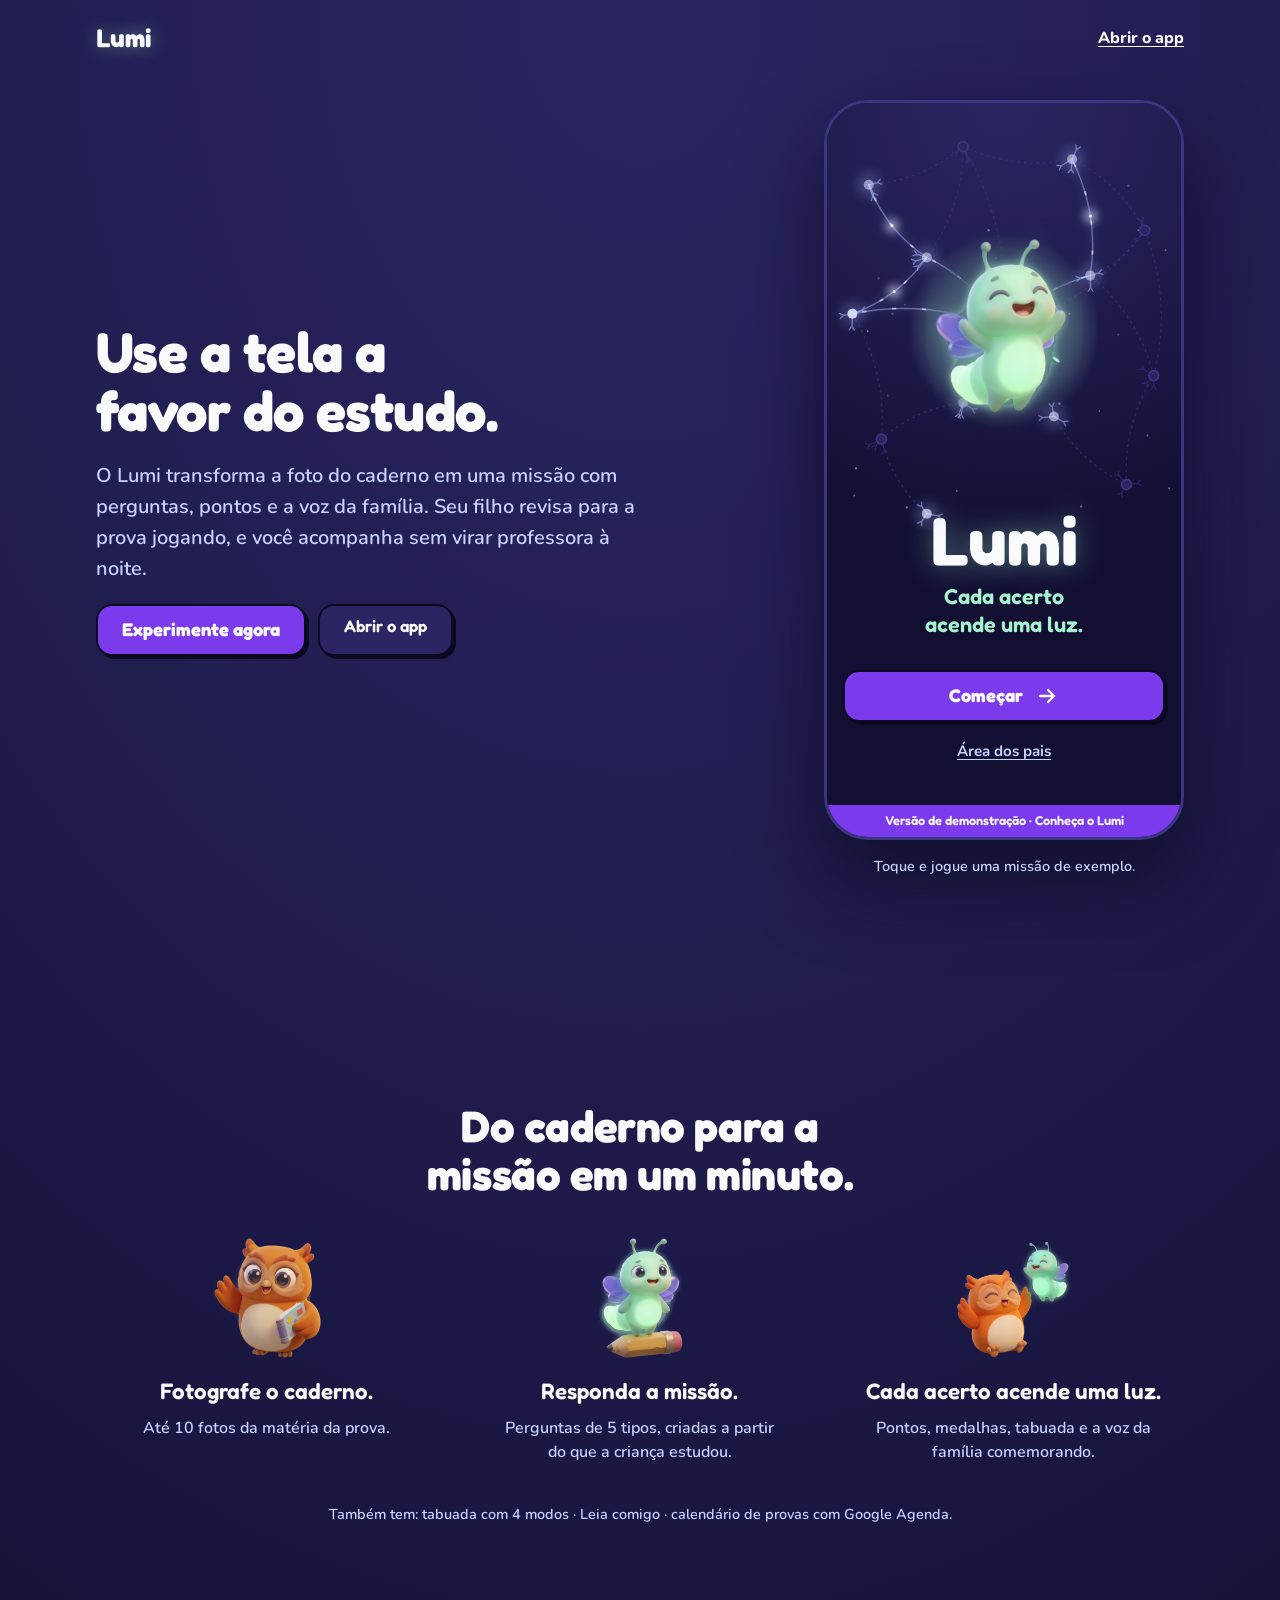
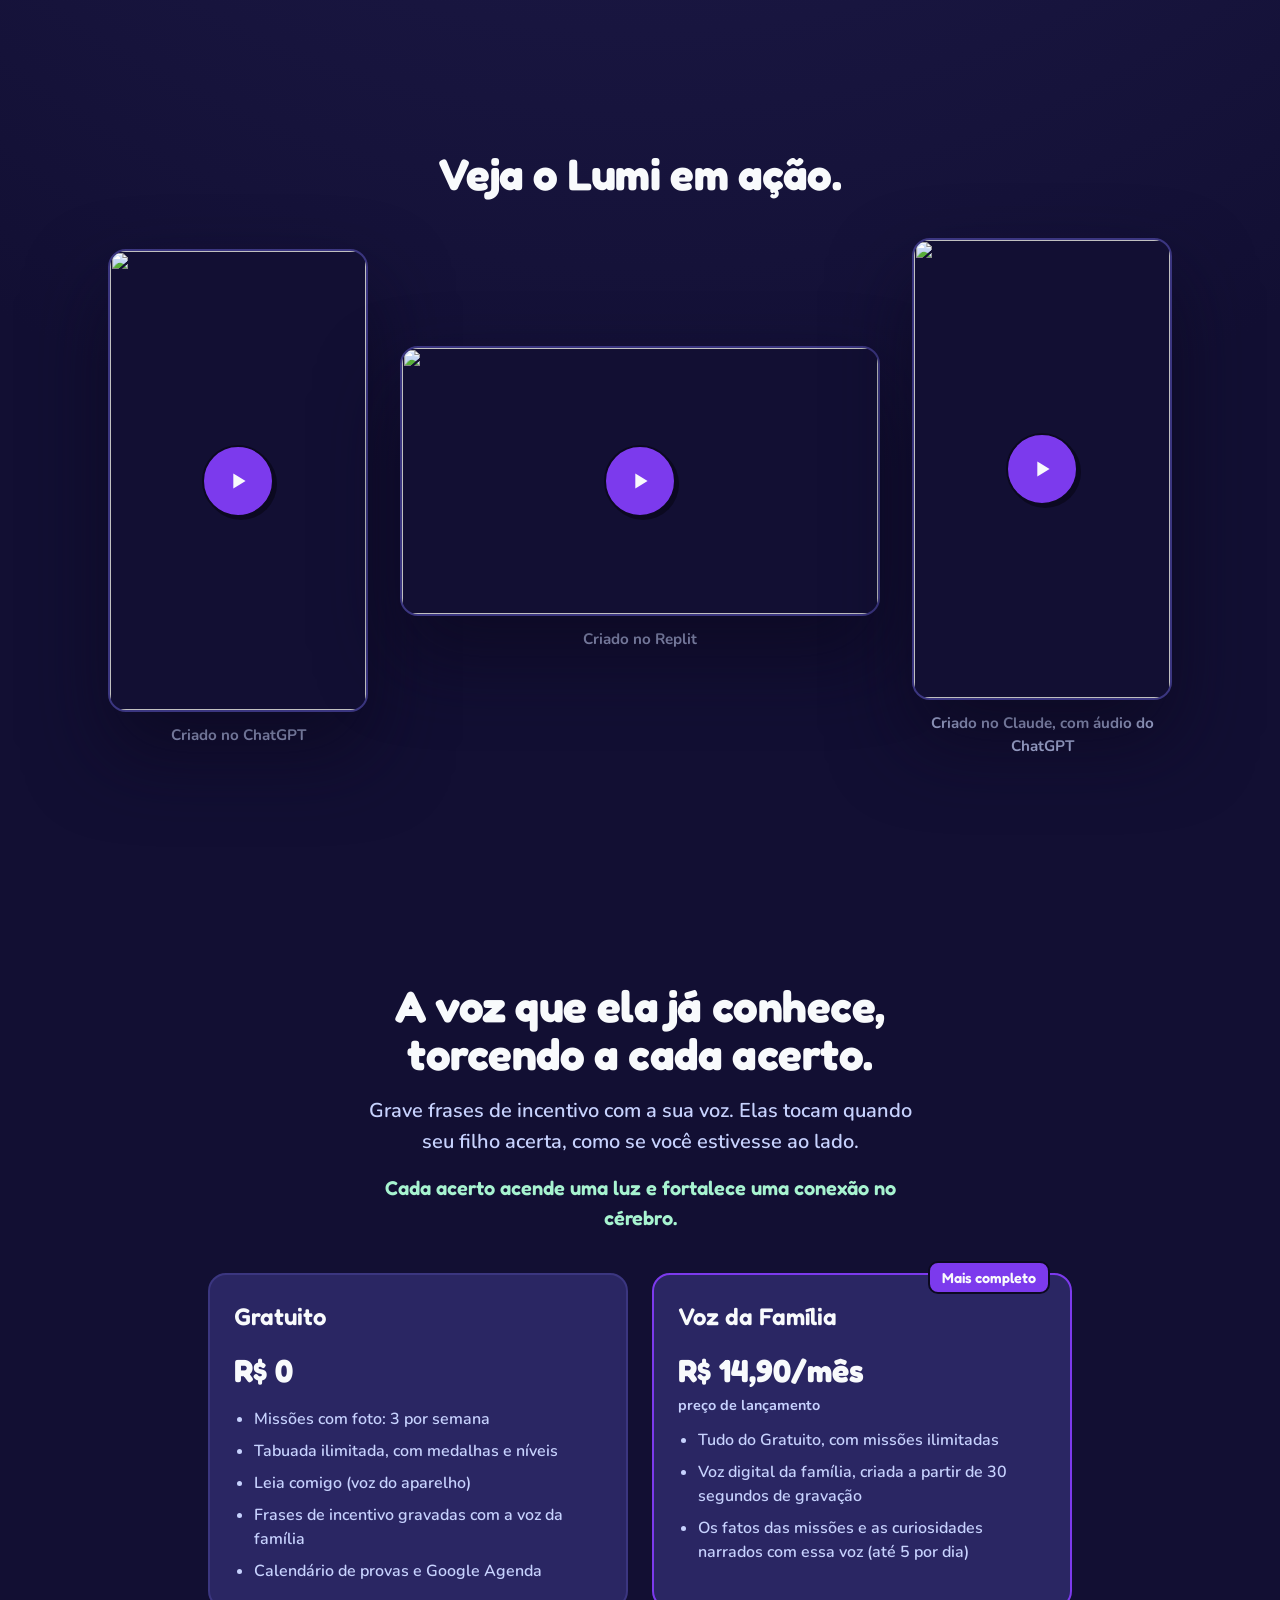
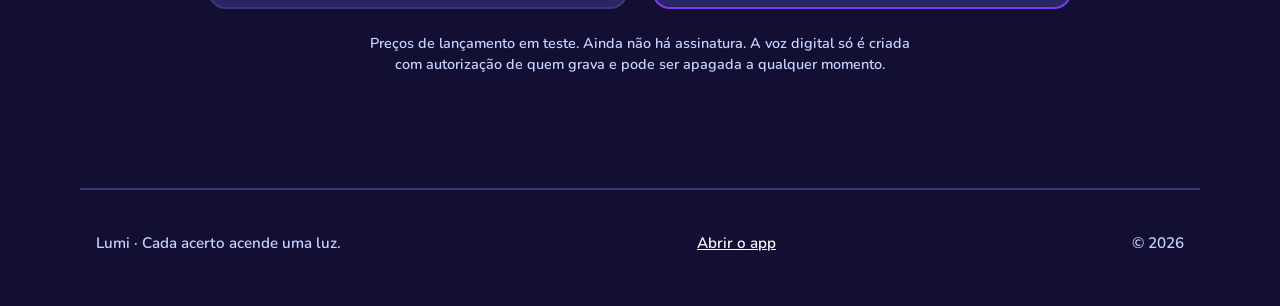
==== commit bd3e5a71: "Adiciona os três vídeos de apresentação na landing, com play leve do YouTube Co-Authored-By: Claude " ====
--- a/conheca/index.html
+++ b/conheca/index.html
@@ -103,6 +103,34 @@
       <p class="nota nota--centro passos__extra">Também tem: tabuada com 4 modos · Leia comigo · calendário de provas com Google Agenda.</p>
     </section>
 
+    <!-- Vídeos de apresentação (o YouTube só carrega quando a pessoa toca no play) -->
+    <section class="secao" id="videos" aria-labelledby="videos-titulo">
+      <h2 class="secao__titulo secao__titulo--centro" id="videos-titulo">Veja o Lumi em ação.</h2>
+      <div class="videos">
+        <figure class="video video--vertical">
+          <button type="button" class="video__capa" data-video="BQUHk-u887A" aria-label="Assistir: Criado no ChatGPT">
+            <img class="video__miniatura" src="https://i.ytimg.com/vi/BQUHk-u887A/hqdefault.jpg" alt="" width="480" height="360" loading="lazy" decoding="async">
+            <span class="video__play"><svg viewBox="0 0 24 24" width="28" height="28" aria-hidden="true" focusable="false"><path d="M8 5.5v13l10.5-6.5z" fill="currentColor"/></svg></span>
+          </button>
+          <figcaption class="video__legenda">Criado no ChatGPT</figcaption>
+        </figure>
+        <figure class="video video--horizontal">
+          <button type="button" class="video__capa" data-video="eVvTQkjbTfo" aria-label="Assistir: Criado no Replit">
+            <img class="video__miniatura" src="https://i.ytimg.com/vi/eVvTQkjbTfo/hqdefault.jpg" alt="" width="480" height="360" loading="lazy" decoding="async">
+            <span class="video__play"><svg viewBox="0 0 24 24" width="28" height="28" aria-hidden="true" focusable="false"><path d="M8 5.5v13l10.5-6.5z" fill="currentColor"/></svg></span>
+          </button>
+          <figcaption class="video__legenda">Criado no Replit</figcaption>
+        </figure>
+        <figure class="video video--vertical">
+          <button type="button" class="video__capa" data-video="zXr6EK3KAnU" aria-label="Assistir: Criado no Claude, com áudio do ChatGPT">
+            <img class="video__miniatura" src="https://i.ytimg.com/vi/zXr6EK3KAnU/hqdefault.jpg" alt="" width="480" height="360" loading="lazy" decoding="async">
+            <span class="video__play"><svg viewBox="0 0 24 24" width="28" height="28" aria-hidden="true" focusable="false"><path d="M8 5.5v13l10.5-6.5z" fill="currentColor"/></svg></span>
+          </button>
+          <figcaption class="video__legenda">Criado no Claude, com áudio do ChatGPT</figcaption>
+        </figure>
+      </div>
+    </section>
+
     <!-- A voz da família (o diferencial) e os planos -->
     <section class="secao" id="planos" aria-labelledby="voz-titulo">
       <div class="voz">
--- a/conheca/landing.css
+++ b/conheca/landing.css
@@ -11,6 +11,8 @@
   --celular-largura: 360px;
   --celular-altura: 740px;
   --celular-raio: 44px;
+  --video-vertical: 260px;
+  --video-horizontal: 480px;
   --celular-borda: 3px;
   --sombra-longa: 0 40px 80px color-mix(in srgb, var(--contorno) 70%, transparent);
 }
@@ -317,6 +319,105 @@
   margin-top: var(--espaco-10);
 }
 
+/* ---------- vídeos de apresentação ---------- */
+.videos {
+  margin-top: var(--espaco-10);
+  display: flex;
+  flex-wrap: wrap;
+  justify-content: center;
+  align-items: center;
+  gap: var(--espaco-8);
+}
+
+.video {
+  margin: 0;
+  display: flex;
+  flex-direction: column;
+  gap: var(--espaco-3);
+}
+
+/* Shorts em pé (9:16) e vídeos deitados (16:9), cada um no seu formato */
+.video--vertical {
+  width: min(100%, var(--video-vertical));
+}
+
+.video--horizontal {
+  width: min(100%, var(--video-horizontal));
+}
+
+.video__capa,
+.video__quadro {
+  position: relative;
+  display: block;
+  width: 100%;
+  padding: 0;
+  border: var(--traco-cartao) solid var(--borda);
+  border-radius: var(--raio-cartao);
+  background: var(--fundo-escuro);
+  box-shadow: var(--sombra-longa);
+  overflow: hidden;
+}
+
+.video--vertical .video__capa,
+.video--vertical .video__quadro {
+  aspect-ratio: 9 / 16;
+}
+
+.video--horizontal .video__capa,
+.video--horizontal .video__quadro {
+  aspect-ratio: 16 / 9;
+}
+
+.video__capa {
+  cursor: pointer;
+}
+
+.video__miniatura {
+  width: 100%;
+  height: 100%;
+  object-fit: cover;
+}
+
+/* Botão de play no estilo adesivo do app */
+.video__play {
+  position: absolute;
+  top: 50%;
+  left: 50%;
+  display: grid;
+  place-items: center;
+  width: var(--tamanho-72);
+  height: var(--tamanho-72);
+  transform: translate(-50%, -50%);
+  border: var(--borda-adesivo);
+  border-radius: 50%;
+  background: var(--primaria);
+  box-shadow: var(--sombra-dura);
+  color: var(--texto);
+}
+
+.video__capa:hover .video__play {
+  background: var(--primaria-hover);
+}
+
+.video__capa:focus-visible {
+  outline: var(--foco-largura) solid var(--brilho);
+  outline-offset: var(--foco-distancia-3);
+}
+
+.video__quadro iframe {
+  display: block;
+  width: 100%;
+  height: 100%;
+  border: 0;
+}
+
+.video__legenda {
+  color: var(--texto-suave);
+  font-size: var(--fonte-0-95);
+  font-weight: 700;
+  text-align: center;
+}
+
 /* ---------- voz da família e planos ---------- */
 .voz {
   max-width: var(--landing-coluna);
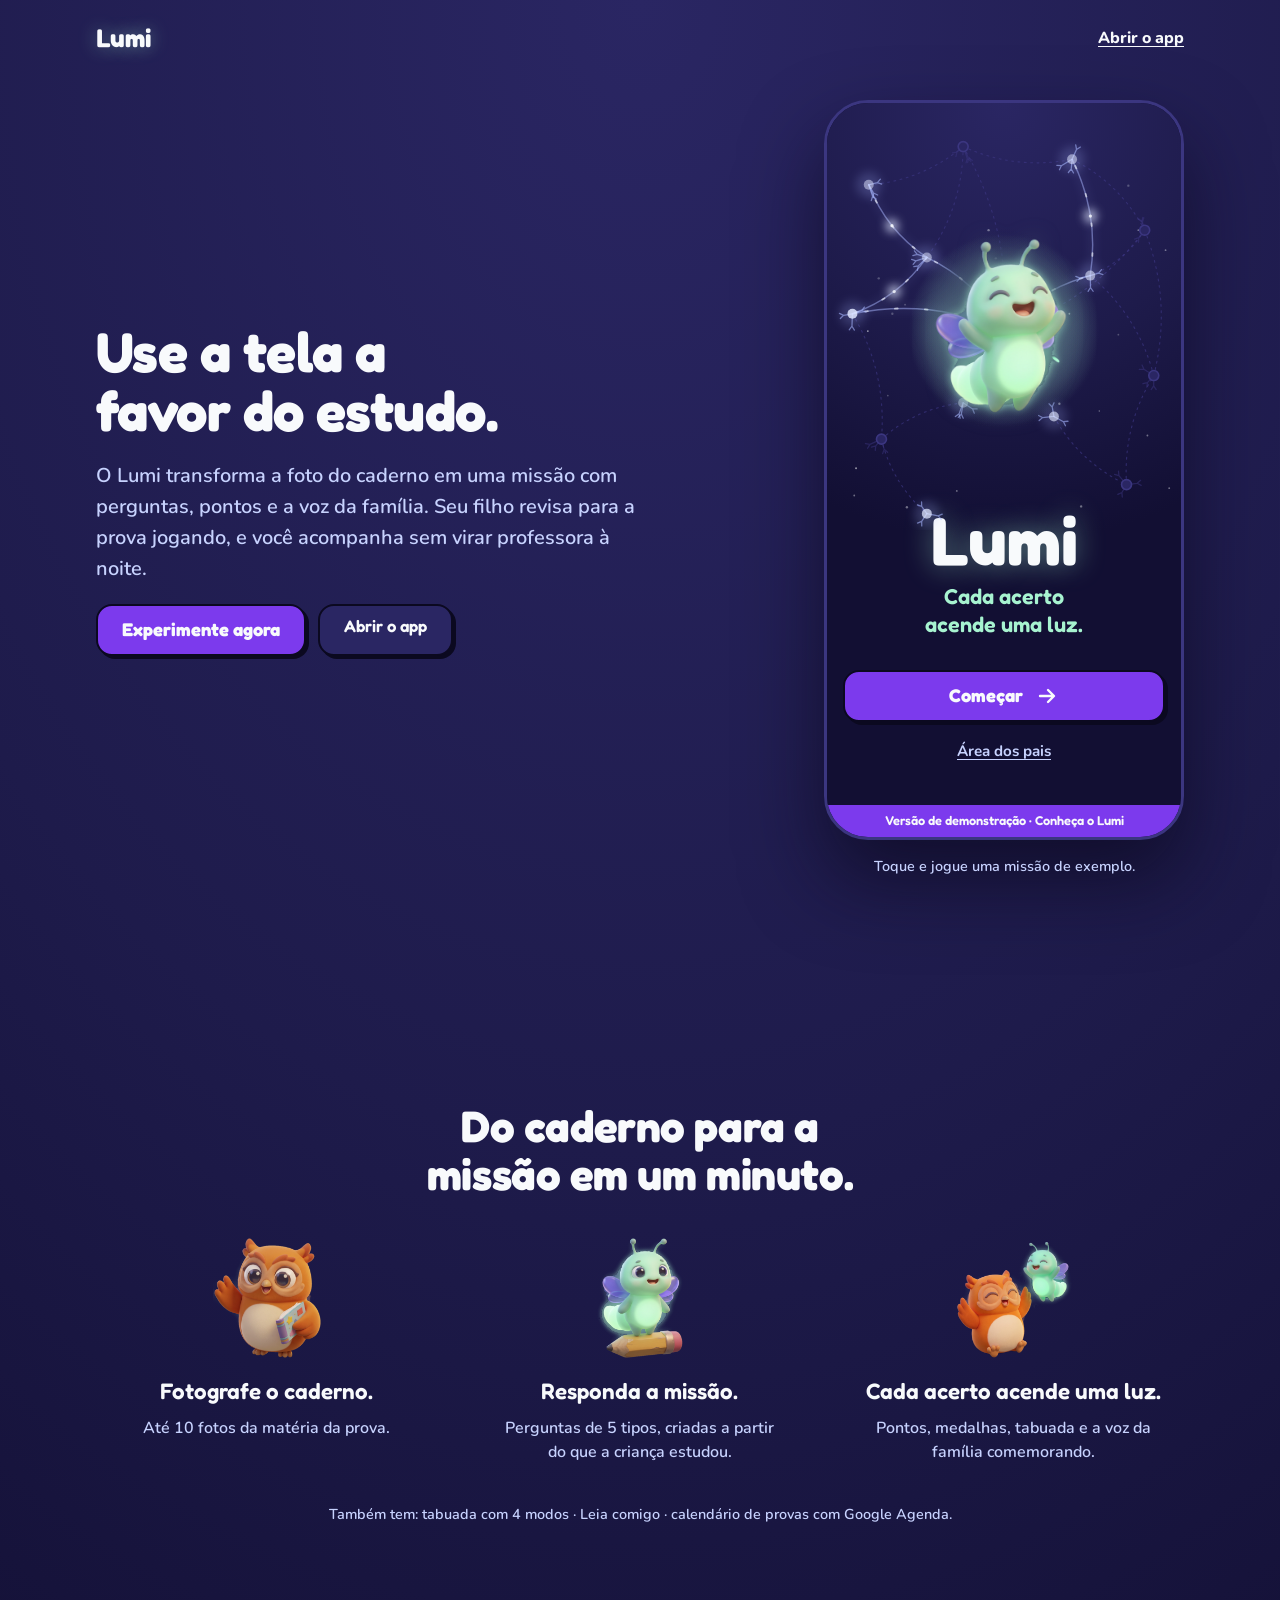
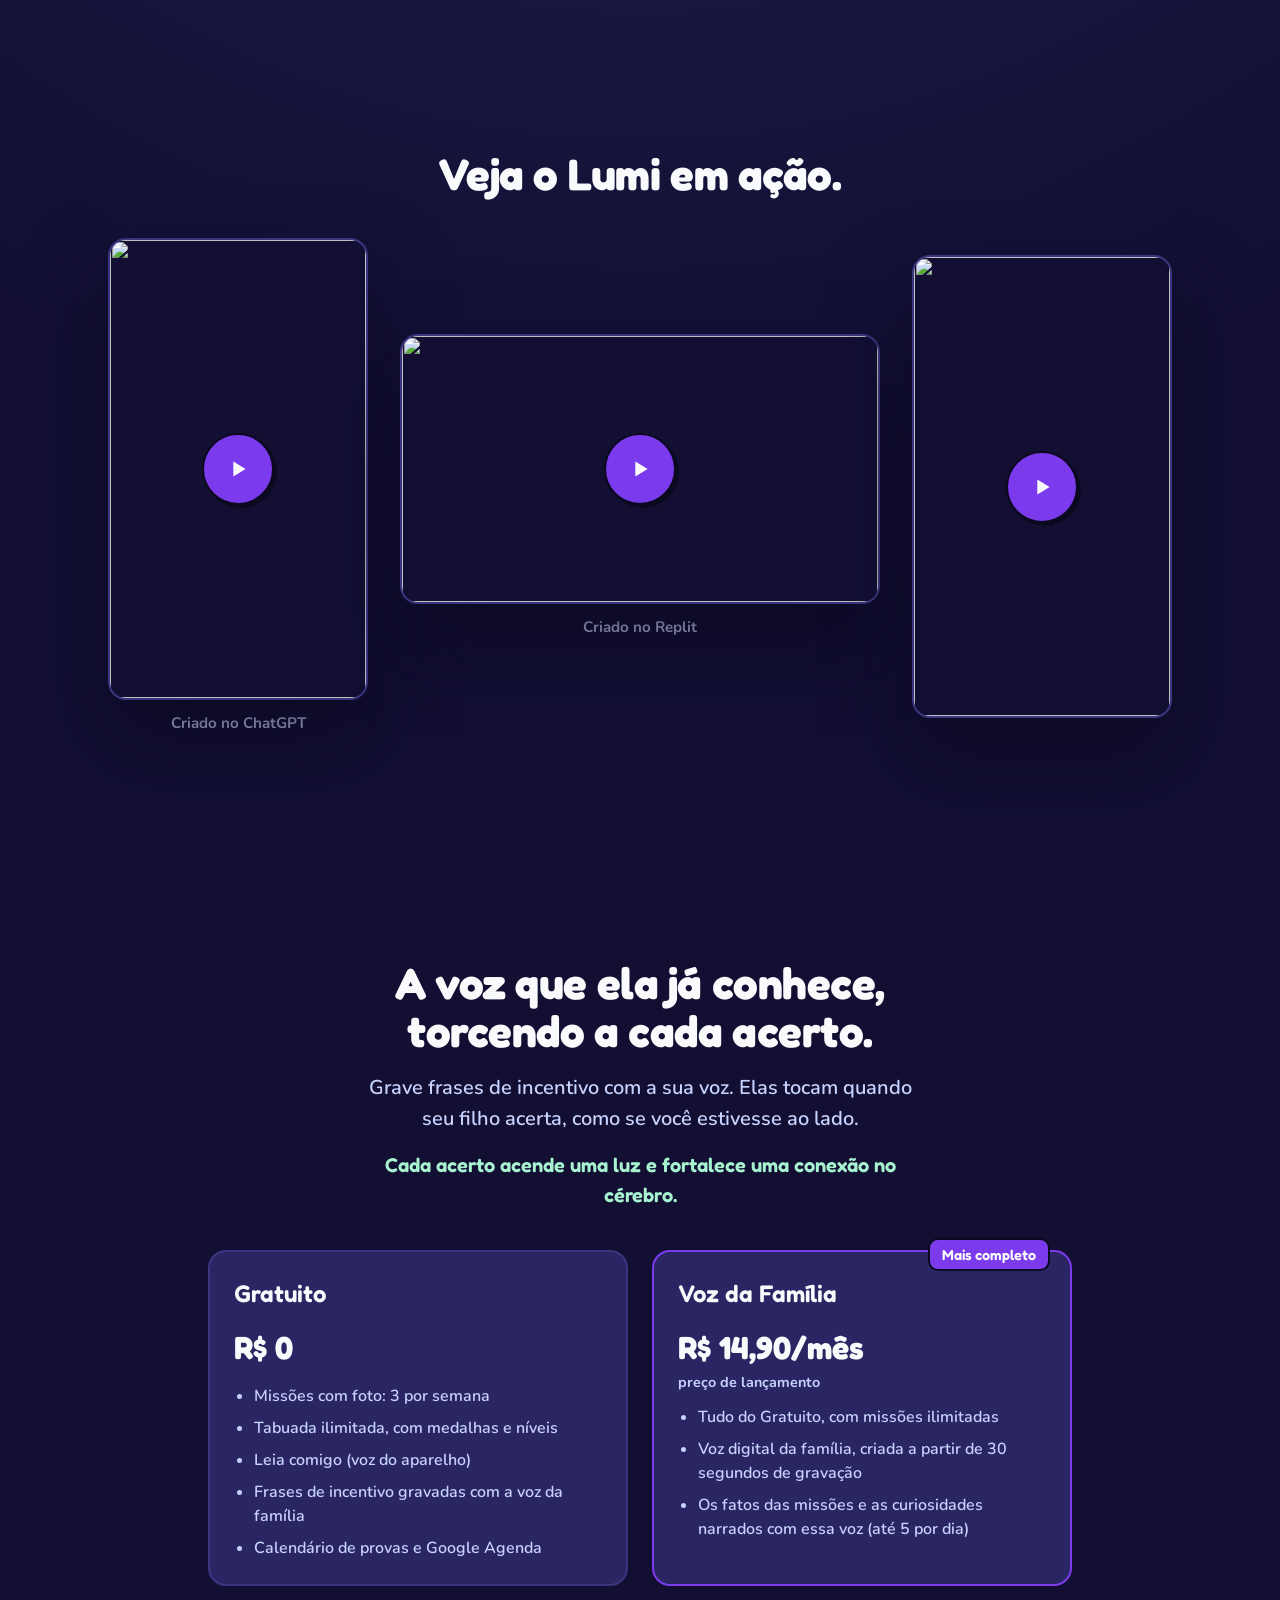
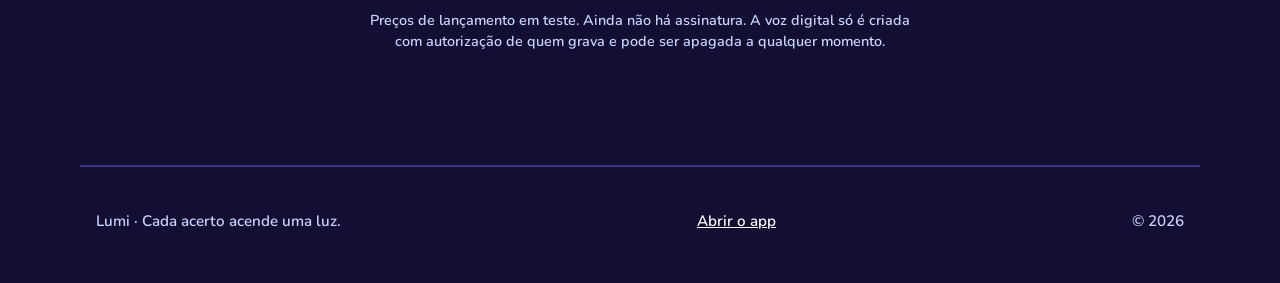
==== commit a05b7d0e: "Tira a frase "Criado no Claude, com áudio do ChatGPT" do terceiro vídeo da landing Co-Authored-By: C" ====
--- a/conheca/index.html
+++ b/conheca/index.html
@@ -122,11 +122,10 @@
           <figcaption class="video__legenda">Criado no Replit</figcaption>
         </figure>
         <figure class="video video--vertical">
-          <button type="button" class="video__capa" data-video="zXr6EK3KAnU" aria-label="Assistir: Criado no Claude, com áudio do ChatGPT">
+          <button type="button" class="video__capa" data-video="zXr6EK3KAnU" aria-label="Assistir ao vídeo de apresentação do Lumi">
             <img class="video__miniatura" src="https://i.ytimg.com/vi/zXr6EK3KAnU/hqdefault.jpg" alt="" width="480" height="360" loading="lazy" decoding="async">
             <span class="video__play"><svg viewBox="0 0 24 24" width="28" height="28" aria-hidden="true" focusable="false"><path d="M8 5.5v13l10.5-6.5z" fill="currentColor"/></svg></span>
           </button>
-          <figcaption class="video__legenda">Criado no Claude, com áudio do ChatGPT</figcaption>
         </figure>
       </div>
     </section>
